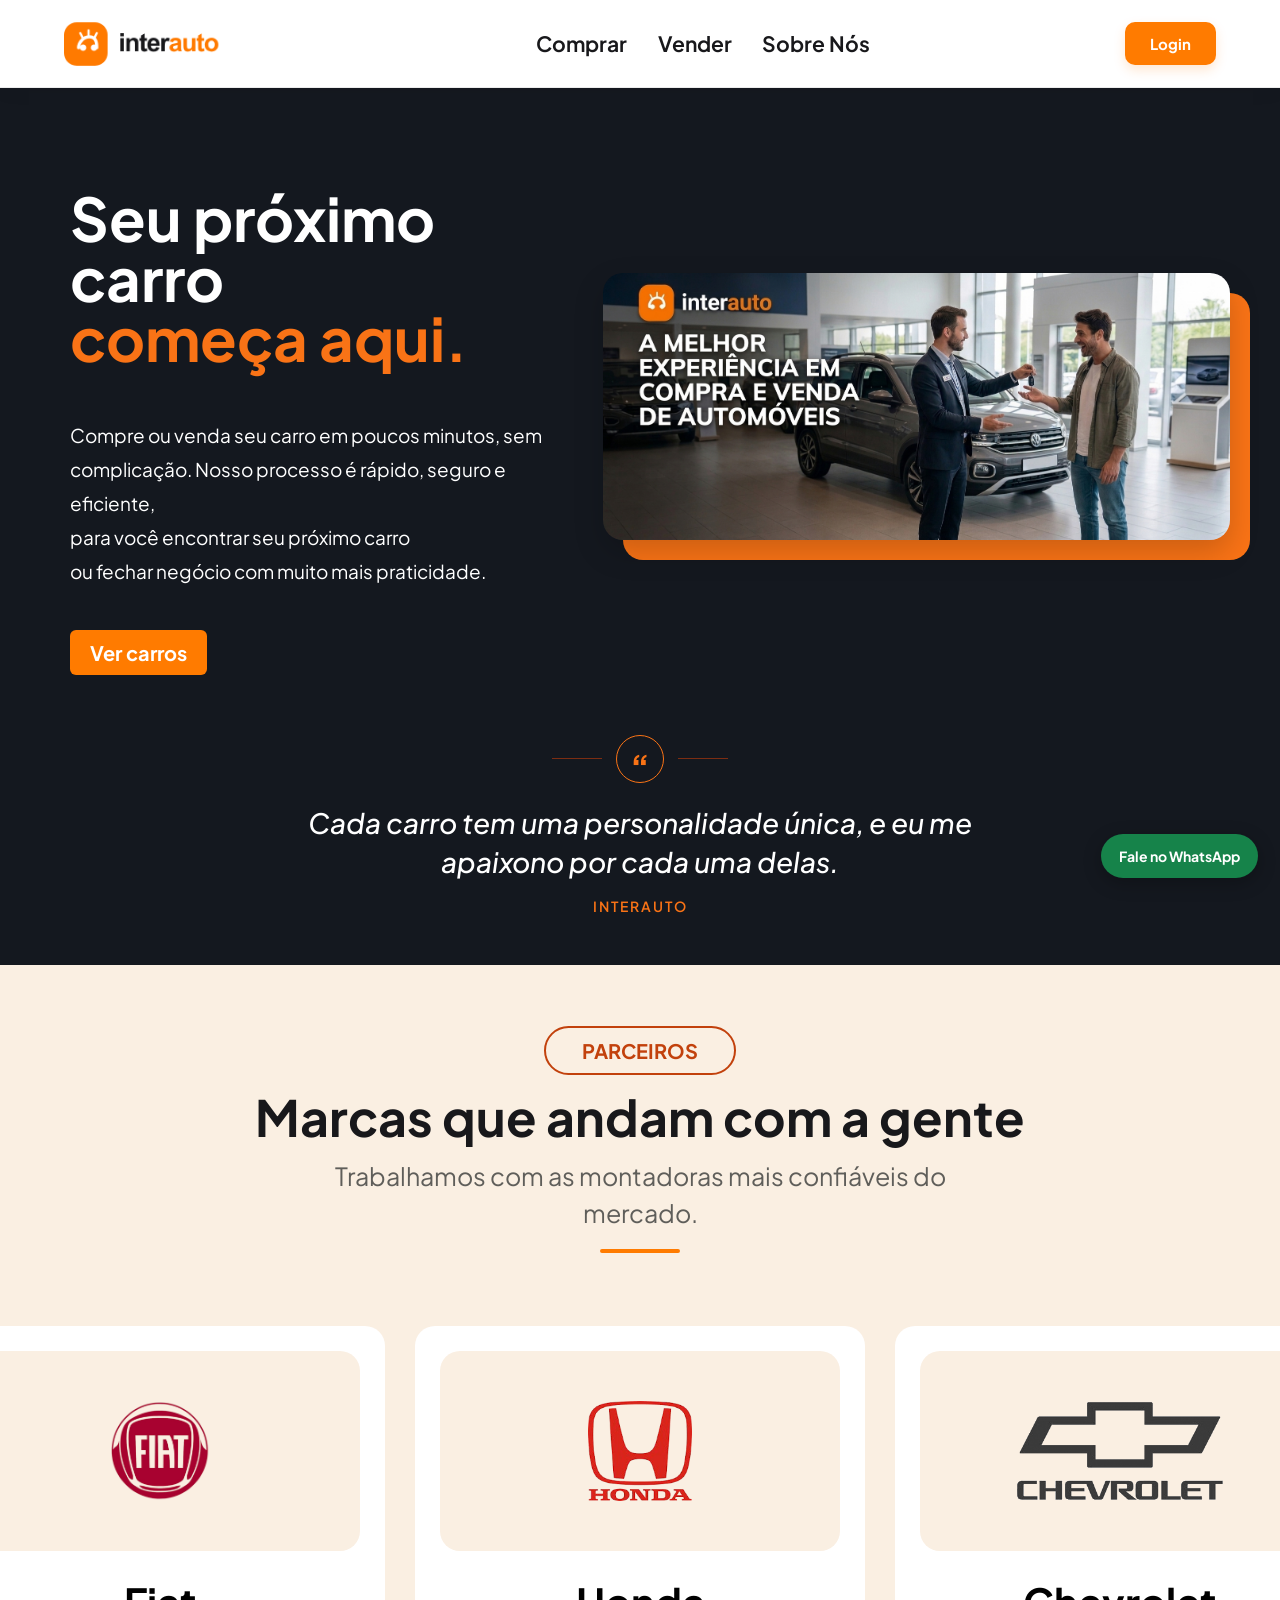
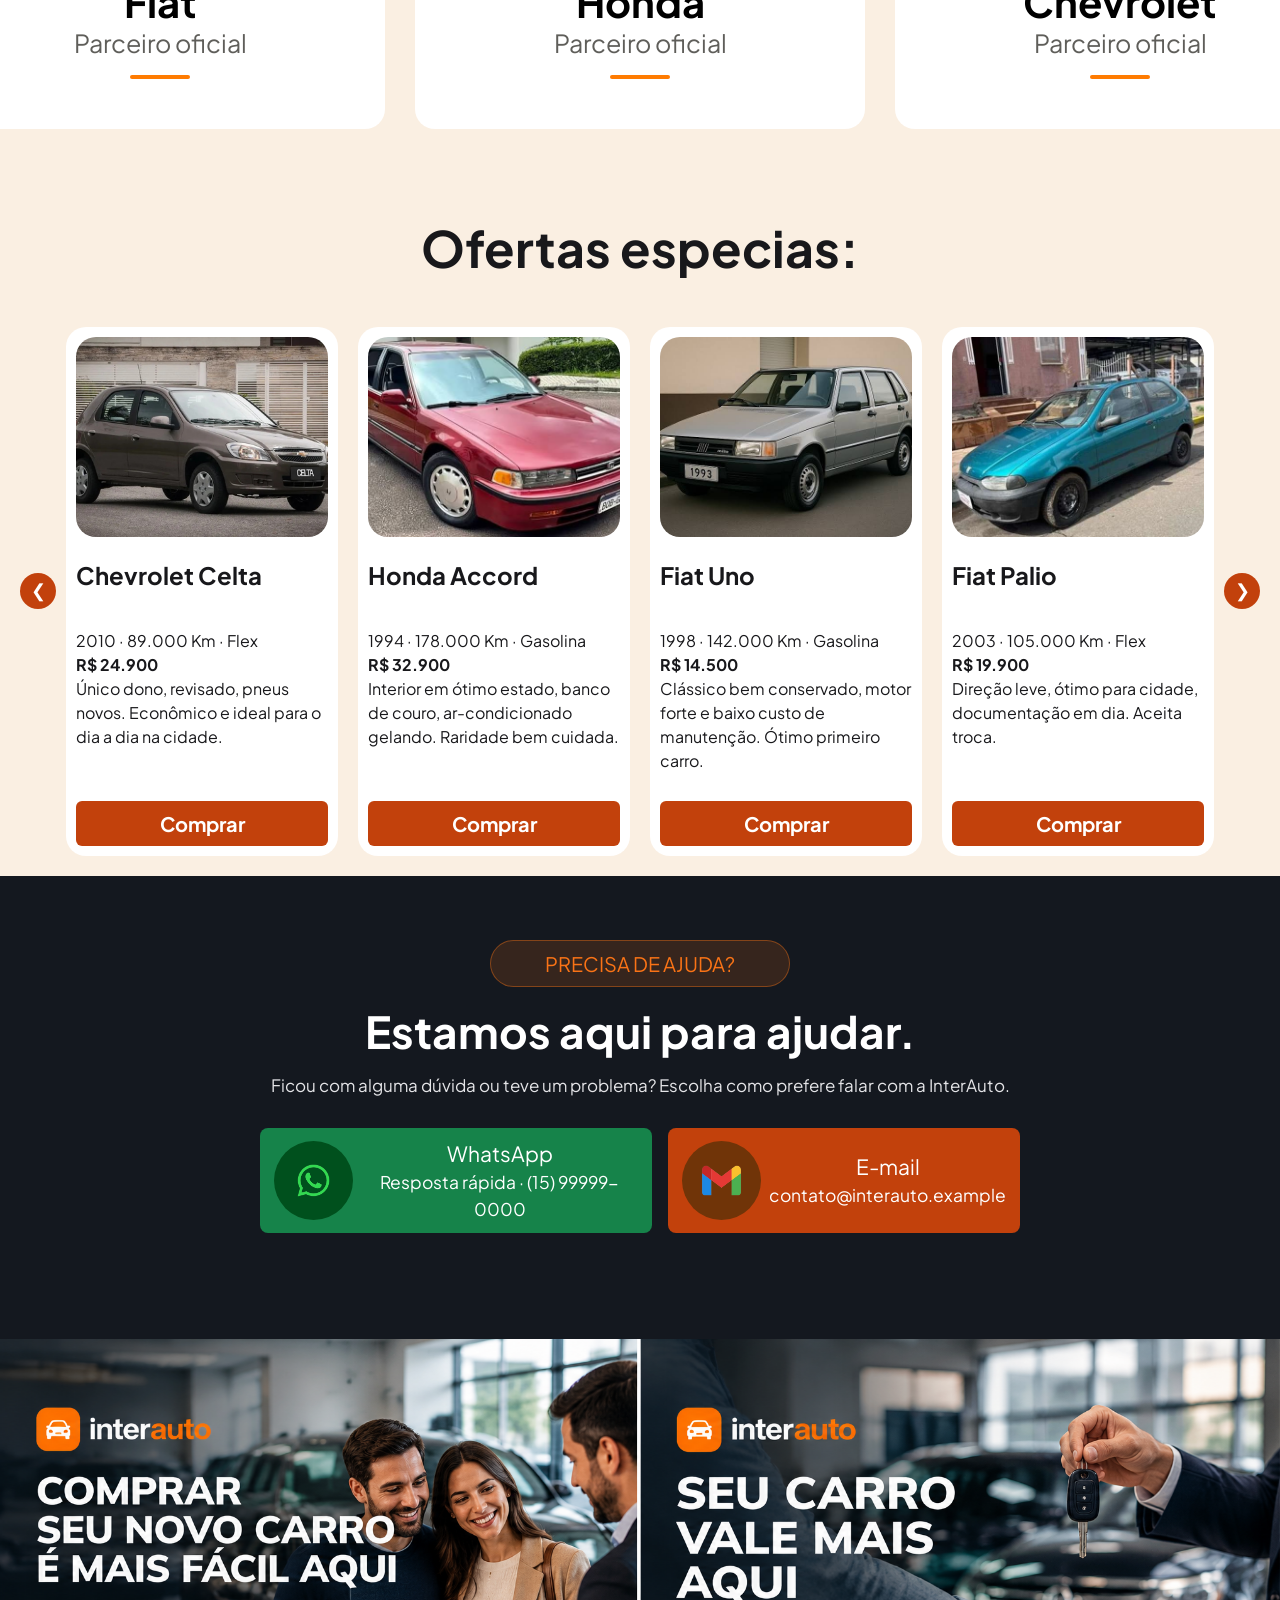
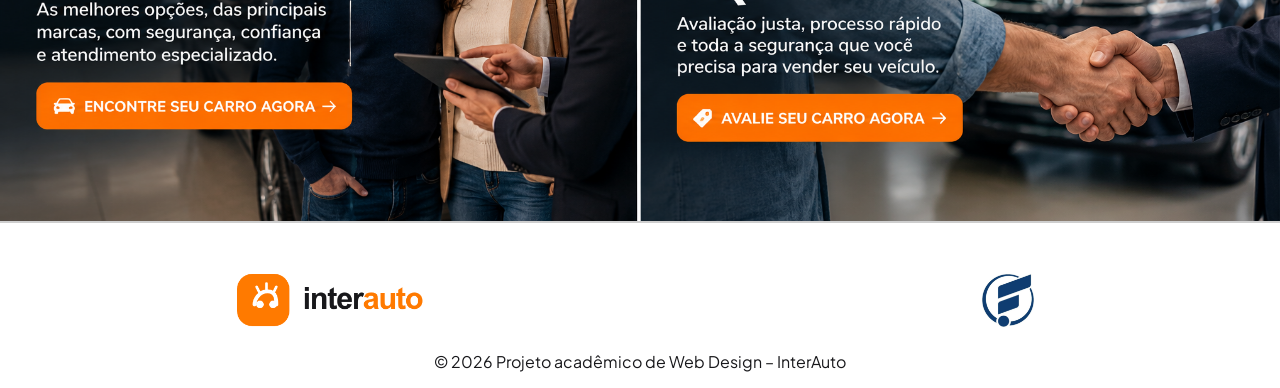
==== index.html @ 1cee03df "0.1.1 - arrumando contato" ====
<!DOCTYPE html>
<html lang="pt-br">
    <head>
        <title>InterAuto</title>
        <meta charset="utf-8">
        <link rel="preconnect" href="https://fonts.googleapis.com">
        <link rel="preconnect" href="https://fonts.gstatic.com" crossorigin>
        <link href="https://fonts.googleapis.com/css2?family=Plus+Jakarta+Sans:ital,wght@0,200..800;1,200..800&display=swap" rel="stylesheet">
        <link rel="stylesheet" href="css/style.css">
        <link rel="icon" type="image/png" href="images/telas/favicon.png">
    </head>
    <body>
        <header>
                 <a href="index.html" class="logo">
                    <img src="images/telas/logo_interauto.png" alt="Interauto">
                </a>
            <nav>
                <h1>
                <a href="pages/comprar.html">Comprar</a>
                <a href="pages/vender.html">Vender</a>
                <a href="pages/sobre.html">Sobre Nós</a>
                </h1>
            </nav>
            <a href="pages/login.html">
                 <button>Login</button>
            </a>
        </header>
        <section class="capa">
            <div class="capa-texto">
                <div>
                    <p><h1>Seu próximo carro<br><strong>começa aqui.</strong></h1></p>
                    <p>Compre ou venda seu carro em poucos minutos, sem complicação. Nosso processo é rápido, seguro e eficiente,<br> para você encontrar seu próximo carro <br>ou fechar negócio com muito mais praticidade.</p>
                    <a href="./pages/comprar.html">
                        <br>  
                        <button>Ver carros</button>
                    </a>
                </div>
                <div class="capa-imagem">
                    <img src="images/telas/Imagem_capa.jpg" alt="Capa da Interauto">
                </div>
            </div>
            <div class="frase">
                 <div class="frase-icone">
                    <span class="frase-linha"></span>
                    <span class="frase-aspas">“</span>
                    <span class="frase-linha"></span>
                </div>
                <p>Cada carro tem uma personalidade única, e eu me apaixono por cada uma delas.</p>
                <span class="frase-autor">INTERAUTO</span>
            </div>
        </section>
        <section class="parceiros">
            <br>
            <article class="titulo">
                <h1 id="parceria">PARCEIROS</h1>
                <p class="destaque">Marcas que andam com a gente</p>
                <p class="subdestaque">Trabalhamos com as montadoras mais confiáveis do <br>mercado.</p>
            </article>
            <br>
            <article class="texto">
                <div>
                    <img src="images/banners/Logo_Fiat.png" alt="">
                    <p><strong>Fiat</strong>
                    <br>Parceiro oficial</p>
                </div>
                <div>
                    <img src="images/banners/Logo_Honda.png" alt="">
                    <p><strong>Honda</strong>
                    <br>Parceiro oficial</p>
                </div>
                <div>
                    <img src="images/banners/Logo_Chevrolet.png" alt="">
                    <p><strong>Chevrolet</strong>
                    <br>Parceiro oficial</p>
                </div>
            </article>
         </section>
        <section class="ofertas-carros">
            <h1 id="ofertas">Ofertas especias:</h1>
            <div class="carrossel-container">

                <button class="seta-carrossel"
                        onclick="passarCarros(-1)">
                    &#10094;
                </button>
            
                <div class="carros" id="carros">

                <article class="card">
                     <img src="images/carros/Chevrolet_Celta.jpg" alt="Carro" height="250">
                    <h2>Chevrolet Celta</h2>
                    <p>2010 · 89.000 Km · Flex<br>
                        <strong>R$ 24.900<br></strong>
                        Único dono, revisado, pneus novos. Econômico e ideal para o dia a dia na cidade.
                    </p>
                    <button>Comprar</button>
                </article>
                <article class="card">
                    <img src="images/carros/Honda_Accord.jpg" alt="Carro">
                    <h2>Honda Accord</h2>
                    <p>1994 · 178.000 Km · Gasolina<br>
                      <strong> R$ 32.900<br></strong>
                        Interior em ótimo estado, banco de couro, ar-condicionado gelando. Raridade bem cuidada.</p>
                    <button>Comprar</button>
                </article>

                <article class="card">
                    <img src="images/carros/Fiat_Uno.jpg" alt="Carro">
                    <h2>Fiat Uno</h2>
                    <p>1998 · 142.000 Km · Gasolina<br>
                       <strong>R$ 14.500<br></strong> 
                        Clássico bem conservado, motor forte e baixo custo de manutenção. Ótimo primeiro carro.
                    </p>
                    <button>Comprar</button>
                </article>

                <article class="card">
                    <img src="images/carros/Fiat_Palio.jpg" alt="Carro" >
                    <h2>Fiat Palio</h2>
                    <p>2003 · 105.000 Km · Flex<br>
                      <strong> R$ 19.900<br></strong>
                        Direção leve, ótimo para cidade, documentação em dia. Aceita troca.
                    </p>
                    <button>Comprar</button>
                </article>
                <article class="card">
                    <img src="images/carros/Honda_Skyline.jpg" alt="Carro">
                    <h2>Nissan Skyline</h2>
                    <p>1999 · 84.000 Km · Gasolina<br>
                        <strong>R$ 389.900<br></strong>
                        Esportivo japonês raro, motor original, pintura preservada e documentação completa. Para colecionador.
                    </p>
                    <button>Comprar</button>
                </article>

                <article class="card">
                    <img src="images/carros/Chevrolet_Astra_Sedan.jpg" alt="Carro">
                    <h2>Chevrolet Astra Sedan</h2>
                    <p>2008 · 121.000 Km · Flex<br>
                        <strong>R$ 27.900<br></strong>
                        Ar-condicionado, direção hidráulica e vidros elétricos. Revisões em dia e pneus novos.
                    </p>
                    <button>Comprar</button>
                </article>

                <article class="card">
                    <img src="images/carros/Chevrolet_Astra_Hatch.jpg" alt="Carro">
                    <h2>Chevrolet Astra Hatch</h2>
                    <p>2011 · 98.000 Km · Flex<br>
                        <strong>R$ 34.900<br></strong>
                        Segundo dono, central multimídia, rodas de liga leve e ótimo conforto para viagens.
                    </p>
                    <button>Comprar</button>
                </article>

                <article class="card">
                    <img src="images/carros/Fiat_Uno_Turbo.jpg" alt="Carro">
                    <h2>Fiat Uno Turbo</h2>
                    <p>1994 · 118.000 Km · Gasolina<br>
                        <strong>R$ 59.900<br></strong>
                        Lendário 1.4 turbo, original de fábrica, funcionamento perfeito. Item de colecionador.
                    </p>
                    <button>Comprar</button>
                </article>

                <article class="card">
                    <img src="images/carros/Honda_HRV.jpg" alt="Carro">
                    <h2>Honda HR-V</h2>
                    <p>2019 · 62.000 Km · Flex<br>
                        <strong>R$ 98.900<br></strong>
                        Câmbio automático CVT, câmera de ré, banco de couro e revisões feitas na concessionária.
                    </p>
                    <button>Comprar</button>
                </article>

                <article class="card">
                    <img src="images/carros/Fiat_Mobi.jpg" alt="Carro">
                    <h2>Fiat Mobi</h2>
                    <p>2021 · 38.000 Km · Flex<br>
                        <strong>R$ 52.900<br></strong>
                        Único dono, compacto e econômico, ideal para o trânsito da cidade. Ainda com garantia de fábrica.
                    </p>
                    <button>Comprar</button>
                </article>
            </div>

            <button class="seta-carrossel"
                    onclick="passarCarros(1)">
                &#10095;
            </button>
        
        </div>
        </section>
        <section class="contato" id="contato" aria-labelledby="contato-titulo">
            <div class="contato-conteudo">
                <p class="contato-etiqueta">PRECISA DE AJUDA?</p>
                <h2 id="contato-titulo">Estamos aqui para ajudar.</h2>
                <p>Ficou com alguma dúvida ou teve um problema? Escolha como prefere falar com a InterAuto.</p>
                <div class="contato-opcoes">
                    <!-- Botão WhatsApp -->
                        <a href="#" class="contato-whatsapp">
                            <img src="images/telas/Whastsapp_logo.png" alt="Ícone do WhatsApp"> 
                            <span>WhatsApp <br><small>Resposta rápida · (15) 99999-0000</small></span>
                        </a>

                        <!-- Botão E-mail -->
                        <a href="mailto:contato@interauto.example" class="contato-email">
                            <img src="images/telas/Email_logo.png" alt="Ícone de e-mail">
                            <span>E-mail <br><small>contato@interauto.example</small></span>
                        </a>
                </div>
            </div>
            <br><br>
        </section>
        <div class="imagens">
            <a href="pages/comprar.html">
                <img id="img1" src="images/banners/interauto_comprar.png" alt="Carro">
            </a>
            <a href="pages/vender.html">
                <img id="img2" src="images/banners/interauto_vender.png" alt="Carro">
            </a>
        </div>
            <footer id="rodape">
                <br><br>
                <div>
                    <img src="images/telas/logo_interauto.png" alt="Interauto">
                    <img src="images/telas/logo_facens.jpg" alt="Facens">
                </div>
                <div>
                    <p style="text-align: center;">© 2026 Projeto acadêmico de Web Design – InterAuto</p>
                 </div>
            </footer>
            <a class="contato-atalho"
               href="https://wa.me/5515999990000?text=Ol%C3%A1%2C%20preciso%20de%20ajuda%20com%20a%20InterAuto."
               target="_blank" rel="noopener noreferrer" aria-label="Falar com a InterAuto pelo WhatsApp">
                Fale no WhatsApp
            </a>
    
                <script src="js/script.js"></script>
        <script src="js/lojas.js"></script>
        <script>
            /* Liga cada botão "Comprar" da home ao carro correspondente da lista CARROS */
            document.querySelectorAll("#carros .card").forEach(card => {
                const nome = card.querySelector("h2").textContent.trim();
                const ano = parseInt(card.querySelector("p").firstChild.textContent);
                const carro = CARROS.find(c => `${c.marca} ${c.modelo}` === nome && c.ano === ano);
                if (!carro) return;

                card.querySelector("button").addEventListener("click", () => {
                    location.href = "pages/comprar.html?carro=" + carro.id;
                });
            });
        </script>

    </body>

</html>
---- css/style.css ----
body{
    margin: 0;
    font-family: "Plus Jakarta Sans", sans-serif;
    color: #18181B;
}
header{
    display: flex;
    justify-content: space-around;
    align-items: center;
    border: 10px solid rgba(255, 253, 253, 0.116);
    border-bottom: 2px solid rgba(0, 0, 0, 0.192);
    text-align: justify;
 }
 button{
   transition: transform 0.2s ease, box-shadow 0.2s ease, background-color 0.2s ease;
}

 button:hover {
    transform: translateY(-4px);
}
button:active {
    transform: translateY(-1px);
}
 header button{
    background-color: rgb(255, 123, 0);
    color: white;
    font-weight: bold;
    border: none;
    padding: 10px 20px;
    cursor: pointer;
    border-radius: 6px;
    font-family: "Plus Jakarta Sans", sans-serif;
 }
 .logo img {
    height: 70px;      
    width: auto;       
    display: block;
}

.logo {
    display: flex;
    align-items: center;
}
a {
  text-decoration: none;
  color: inherit; 
}
.capa{
   display: flex;
   flex-direction: column;
   row-gap: 60px;
   justify-content: center;
   padding: 50px;
   text-align: center;
   background-color: #14181F;
   align-items: center;
}
.capa h1 {
font-size: 60px;
padding-left: 20px;
color: #ffffff;
font-weight: bold;
line-height: 1;
}
.capa h2 {
align-self: center;
background-color: #fff4e8;
}
.capa-texto {
display: grid;
grid-template-columns: 0.9fr 1.1fr;
column-gap: 40px;
align-items: center;
width: 100%;
text-align: left;
}

.capa-texto p {
font-size: 19px;
line-height: 1.8;
color: #ffffff;
margin-bottom: 20px;
max-width: 620px;
padding-left: 20px;
}

.capa-texto strong {
color: #f97316;
font-weight: bold;
}

.capa-imagem {
position: relative;
}
.capa-imagem::before {
  content: "";
  position: absolute;
  top: 20px;
  right: -20px;
  width: 100%;
  height: 100%;
  background-color: #f97316;
  border-radius: 20px;
  z-index: 0;
}

.capa-texto img {
position: relative;
z-index: 1;
width: 100%;
height: auto;         
object-fit: contain;
display: block;
border-radius: 20px;
box-shadow: 0 12px 30px rgba(0, 0, 0, 0.18);
}

.capa-texto button{
   background-color: rgb(255, 123, 0);
   color: white;
   font-weight: bold;
   border: none;
   font-size: 20px;
   border-radius: 6px;
   font-family: "Plus Jakarta Sans", sans-serif;
   padding: 10px 20px;
   box-sizing: border-box; 
   margin-left: 20px;
 }
.frase {
    display: flex;
    flex-direction: column;
    align-items: center;
    width: 100%;
    max-width: 760px;
}

.frase-icone {
    display: flex;
    align-items: center;
    gap: 14px;
    margin-bottom: 20px;
}

.frase-linha {
    width: 50px;
    height: 1px;
    background-color: #7c2d12;
}

.frase-aspas {
    width: 48px;
    height: 48px;
    box-sizing: border-box;
    border: 1px solid #f97316;
    border-radius: 50%;
    color: #f97316;
    font-size: 36px;
    font-weight: bold;
    line-height: 1;
    padding-top: 14px;     
    text-align: center;
}

.frase p {
    margin: 0;
    color: #ffffff;
    font-size: 28px;
    font-weight: 500;
    font-style: italic;
    line-height: 1.4;
    text-align: center;
}

.frase-autor {
    margin-top: 16px;
    color: #f97316;
    font-size: 14px;
    font-weight: 600;
    letter-spacing: 2px;
}

.parceiros{
   flex-direction: column;
   align-items: center;
   display: flex;
   gap: 20px;
   padding: 20px;
   background-color: #faefe2;
}
#parceria{
      font-size: 20px;
      text-align: center;
      border-radius: 40px;
      background-color: #faefe2;
      color: #c2410c;
      border: 2px solid #c2410c;
      width: 25%;
      padding: 10px 20px;
      box-sizing: border-box; 
}
.titulo{
   display: flex;
   flex-direction: column;
   justify-content: center;
   align-items: center;
   text-align: center;
   row-gap: 10px;
}
.titulo h1,.titulo p {
    margin: 0;
}
.destaque{
   font-size: 50px;
   font-weight: bold;
}
.subdestaque{
      color: #5F5E5A;
      width: auto;
      padding-bottom: 12px; 
      font-size: 25px;
      line-height: 1.5;
}
.subdestaque::after {
    content: "";
    display: block;
    width: 80px;                
    height: 4px;
    background-color: #FF7B00;
    border-radius: 2px;
    margin: 16px auto 0;       
}
.texto{
   display: flex;
   flex-direction: row;
   justify-content: space-evenly;
   gap: 30px;   
   font-size: 25px;
   color: #5F5E5A;;
}

.texto p::after {
    content: "";
    display: block;
    width: 60px;                
    height: 4px;
    background-color: #FF7B00;
    border-radius: 2px;
    margin: 16px auto 0;       
}
.texto strong{
   font-size: 40px;
   color: #000000;
   font-weight: none;
}

.parceiros img{
   height: 200px;
   width: 400px;
   object-fit: contain;
   padding: 50px;
   background-color: #faefe2;
   border-radius: 20px;
   box-sizing: border-box;
}
.parceiros div{
   align-items: center;
   text-align: center;
   display: flex;
   flex-direction: column;
   background-color: #ffffff;
   border-radius: 20px;
   padding: 25px;

}
 .ofertas-carros{
    display: grid;
    gap: 0px;
    padding: 20px;
    background-color: rgb(250, 239, 226);
 }
  #ofertas{
    font-size: 50px;
    text-align: center;
    line-height: 1.5;
 }

 .carrossel-container {
   display: flex;
   align-items: center;
   gap: 10px;
   width: 100%;
   max-width: 100%;
   min-width: 0;
   box-sizing: border-box;
}

.carros {
   display: flex;
   gap: 20px;
   overflow-x: auto;
   scroll-behavior: smooth;
   scrollbar-width: none;
   flex: 1;
   min-width: 0;
   width: 0;
   box-sizing: border-box;
}

.carros::-webkit-scrollbar {
   display: none;
}


.carros .card {
   flex: 0 0 calc((100% - 60px) / 4);
   min-width: 0;
   box-sizing: border-box;
}


.carros .card img {
   width: 100%;
   height: 200px;
   object-fit: cover;
}

.seta-carrossel {
   flex-shrink: 0;
   width: 36px;
   height: 36px;
   padding: 0;
   border: none;
   border-radius: 50%;
   background-color: #c2410c;
   color: white;
   font-size: 18px;
   cursor: pointer;
}
.seta-carrossel:hover {
   background-color: #f97316;
}

@media (max-width: 900px) {
   .carros .card {
       flex-basis: calc((100% - 24px) / 2);
   }
}

@media (max-width: 500px) {
   .carros .card {
       flex-basis: 100%;
   }
}

 .card {
    width: 100%;
     box-sizing: border-box; 
    line-height: 1.5;
    display: flex;
    flex-direction: column;
    background-color: #ffffff;
    padding: 10px;
    border-radius: 20px;
        transition: transform 0.3s ease, background-color 0.3s ease;

}
.card:hover {
    transform: scale(1.02);
    background-color: #fffffe;

}
 .card img{
    width: 100%;
    height: 250px;
    object-fit: cover;
    display: block;
    border-radius: 20px;
 }
 .card button{
    width: 100%;
    border: none;
    background-color: #c2410c;
    color: white;
    padding: 10px;
    cursor: pointer;
    border-radius: 6px;
    font-family: "Plus Jakarta Sans", sans-serif;
    font-size: 20px;
   font-weight: bold;
   margin-top: auto;

 }
 .imagens {
    display: flex;
    width: 100%;  
    overflow: hidden;
   background-color: #14181F;
}

.imagens a{
   flex: 1 1 0;             
    min-width: 0;
    display: block;
   background-color: #14181F;

}
.imagens img {
  width: 100%;
  max-width: 100%;
  height: auto;
  display: block;
}


#rodape{
   display: block;
   align-items: center;
   text-align: center;
   border-top: 2px solid rgba(0, 0, 0, 0.192);
}
#rodape div {
   display: flex;
   justify-content: space-around;
   align-items: center;
}
#rodape div img{
  height: 70px;      
    width: auto;       
    display: block;
}
.contato {
   padding: 64px 24px;
   background-color: #14181F;
   color: #ffffff;
   text-align: center;
}

.contato-conteudo {
   max-width: 760px;
   margin: 0 auto;
}

.contato-etiqueta {
    margin: 0 auto 16px;
    font-size: 20px;
    border-radius: 40px;
    background-color: rgba(249, 115, 22, 0.15); /* Laranja da marca com 15% de opacidade */
    color: #f97316; /* Texto laranja mais forte */
    border: 1px solid rgba(249, 115, 22, 0.4); /* Borda laranja */
    width: 300px;
    max-width: 100%;
    padding: 10px 20px;
    box-sizing: border-box;
}

.contato h2 {
   margin: 0 0 12px;
   font-size: clamp(30px, 5vw, 44px);
}

.contato-conteudo > p:not(.contato-etiqueta) {
   margin: 0 auto 28px;
   color: #e4e4e7;
   font-size: 17px;
   line-height: 1.7;
}

.contato-opcoes {
   display: flex;
   justify-content: center;
   gap: 16px;
}
.contato-botao {
   display: flex;
   flex-direction: column;
   align-items: flex-start;
   gap: 5px;
   min-width: 230px;
   padding: 16px 20px;
   border-radius: 12px;
   color: #ffffff;
   text-align: left;
   transition: transform 0.2s ease, background-color 0.2s ease;
}

.contato-botao:hover,
.contato-botao:focus-visible {
   transform: translateY(-3px);
}

.contato-botao span {
   font-size: 18px;
   font-weight: 700;
}

.contato-botao small {
   font-size: 13px;
}

.contato-whatsapp {
    display: flex;
   align-items: center;
   gap: 8px;
   flex-direction: row;
   background-color: #16834a;
   padding: 12px 14px;
   border-radius: 8px;  
   font-size: 21px;
}
.contato-whatsapp img {
   width: 63px;
   height: auto;
   padding: 8px;
   box-sizing: content-box;
   background-color: #00501d; /* Verde do WhatsApp */
   border-radius: 50%;
   color: white;
}
.contato-whatsapp:hover,
.contato-whatsapp:focus-visible {
   background-color: #116c3c;
}

.contato-email {
   display: flex;
   align-items: center;
   gap: 8px;
   flex-direction: row;
   background-color: #c2410c;
   padding: 12px 14px;
   border-radius: 8px;
   font-size: 21px;
}
.contato-email img {
   width: 63px;
   height: auto;
   padding: 8px;
   box-sizing: content-box;
   background-color: #703408; /* Laranja da marca */
   border-radius: 50%;
   color: white;
}
.contato-email:hover,
.contato-email:focus-visible {
   background-color: #a9360a;
}

.contato-aviso {
   display: block;
   margin-top: 18px;
   color: #c4c4c9;
   font-size: 12px;
}

.contato-atalho {
   position: fixed;
   right: 22px;
   bottom: 22px;
   z-index: 10;
   padding: 13px 18px;
   border-radius: 999px;
   background-color: #16834a;
   box-shadow: 0 5px 18px rgba(0, 0, 0, 0.25);
   color: #ffffff;
   font-size: 14px;
   font-weight: 700;
}

.contato-atalho:hover,
.contato-atalho:focus-visible {
   background-color: #116c3c;
}

.sobre{
      display: flex;
      flex-direction: column;
      justify-content: center;
      border: 10px solid rgba(255, 253, 253, 0.116);
      padding: 20px;
      text-align: center;
}
.sobre h1 {
  font-size: 50px;
  padding-left: 20px;
}
.sobre h2 {
  align-self: center;
  background-color: #fff4e8;
}
.sobre-texto {
  display: grid;
  grid-template-columns: 1.3fr 1fr;
   align-items: center;
  width: 100%;
  text-align: left;
  padding-right: 20px;
}

.sobre-texto p {
  font-size: 22px;
  line-height: 1.8;
  color: #000000;
  margin-bottom: 20px;
  max-width: 620px;
  padding-left: 20px;
}

.sobre-texto strong {
  color: #f97316;
  font-weight: 600;
}

.sobre-imagem {
  position: relative;
}

.sobre-imagem::before {
  content: "";
  position: absolute;
  top: 20px;
  right: -20px;
  width: 100%;
  height: 100%;
  background-color: #fdac60;
  border-radius: 20px;
  z-index: 0;
}

.sobre-texto img {
  position: relative;
  z-index: 1;
  width: 100%;
  height: 400px;
  object-fit: cover;
  display: block;
  border-radius: 20px;
  box-shadow: 0 12px 30px rgba(0, 0, 0, 0.18);
}
.ideais {
  display: flex;
  flex-direction: column;
  justify-content: center;
  text-align: center;
  background-color: #fff4e8;
  padding: 20px;
}


.valores {
  display: flex;
  flex-direction: row;
  justify-content: space-between;
  text-align: center;
  font-size: 20px;
  gap: 64px;
  width: 100%;
}
.valores div{
   flex: 1 1 0;
   padding: 20px;  
}

.valores div img {
  width: 32px;
  height: 32px;
  padding: 16px;
  box-sizing: content-box;
  background-color: #fdac60;
  border-radius: 50%;
  color: white;
}
 
.equipe h1{
   text-align: center;
   padding-bottom: 10px;
  border-bottom: 5px solid #FF7B00;
}
.equipe {
   display: flex;
   flex-direction: column;
   justify-content: center;
   border: 10px solid rgba(255, 253, 253, 0.116);
  padding: 20px;
   text-align: center;
   gap: 60px;
 }

 .equipe1{
   display: flex;
  flex-direction: row;
  justify-content: space-between;
  text-align: center;
  font-size: 20px;
  gap: 64px;

 }

 .equipe1 div, .equipe2 div {
   width: 400px;
   background-color: #fff4e8;
   border: 1px solid #fde0c2;
   padding: 20px;
   border-radius: 20px;   
 }
 .equipe1 div img, .equipe2 div img {
  width: 32px;
  height: 32px;
  padding: 16px;
  box-sizing: content-box;
  background-color: #fdac60;
  border-radius: 50%;
  color: white;
}
 
.equipe2{
    display: flex;
  flex-direction: row;
  justify-content: space-evenly;
  text-align: center;
  font-size: 20px;
  gap: 64px;
}

.login-container{
   display: flex;
   justify-content: center;
   align-items: center;
   min-height: 80vh;   
   padding: 20px 0;    

}

.login{
   display: flex;
   border: 1px solid black;
   padding: 40px 50px;
   border-radius: 30px;
   justify-content: center;
   align-items: center;
   background-color: #fff;
   font-family: "Plus Jakarta Sans", sans-serif;
}

.login form{
   display: flex;
   justify-content: center;
   align-items: center;
   flex-direction: column;
   gap: 30px;
}

.input-container input{
   width: 300px;
   height: 50px;
   outline: none;
   padding: 0 10px;
}

.login button{
   width: 300px;
   height: 50px;
   border: none;
   background-color: rgb(255, 123, 0);
   color: white;
   font-weight: bold;
   border-radius: 6px;
   font-size: 15px;
}

.remember-forgot{
   font-size: 12px;
   display: flex;
   align-items: center;
   justify-content: space-between;
   width: 300px;
}

/* ===== Cabeçalho modernizado InterAuto ===== */
header {
    box-sizing: border-box;
    min-height: 88px;
    padding: 10px clamp(20px, 5vw, 76px);
    display: flex;
    justify-content: space-between;
    align-items: center;
    gap: 28px;
    background: #ffffff;
    border: 0;
    border-bottom: 1px solid #ececec;
    box-shadow: 0 4px 18px rgba(24, 24, 27, 0.045);
    text-align: initial;
    position: relative;
    z-index: 10;
}

header .logo {
    flex: 0 0 auto;
}

header .logo img {
    height: 58px;
    width: auto;
    display: block;
}

header nav {
    margin-left: auto;
    margin-right: auto;
}

header nav h1 {
    display: flex;
    align-items: center;
    gap: clamp(18px, 2.4vw, 38px);
    margin: 0;
    font-size: clamp(17px, 1.65vw, 27px);
    line-height: 1.2;
    font-weight: 650;
    white-space: nowrap;
}

header nav a {
    position: relative;
    padding: 10px 0;
    color: #18181b;
    transition: color 0.2s ease;
}

header nav a::after {
    content: "";
    position: absolute;
    left: 0;
    bottom: 2px;
    width: 0;
    height: 3px;
    border-radius: 3px;
    background: #ff7b00;
    transition: width 0.2s ease;
}

header nav a:hover,
header nav a:focus-visible {
    color: #c2410c;
}

header nav a:hover::after,
header nav a:focus-visible::after {
    width: 100%;
}

header > a:last-child button {
    border-radius: 10px;
    padding: 12px 25px;
    font-size: 15px;
    box-shadow: 0 5px 12px rgba(255, 123, 0, 0.18);
    white-space: nowrap;
}

header > a:last-child button:hover {
    background-color: #e96e00;
    box-shadow: 0 8px 16px rgba(255, 123, 0, 0.24);
}

@media (max-width: 760px) {
    .contato-opcoes {
        flex-direction: column;
        align-items: stretch;
        max-width: 360px;
        margin: 0 auto;
    }

    .contato-botao {
        box-sizing: border-box;
        min-width: 0;
    }

    .contato-atalho {
        right: 14px;
        bottom: 14px;
    }

    header {
        min-height: auto;
        padding: 14px 18px;
        gap: 14px;
        flex-wrap: wrap;
    }

    header .logo img {
        height: 48px;
    }

    header nav {
        order: 3;
        width: 100%;
        margin: 0;
    }

    header nav h1 {
        justify-content: center;
        gap: clamp(14px, 5vw, 30px);
        font-size: clamp(15px, 3.5vw, 19px);
    }

    header > a:last-child {
        margin-left: auto;
    }

    header > a:last-child button {
        padding: 10px 18px;
    }
}

@media (max-width: 380px) {
    header nav h1 {
        gap: 12px;
        font-size: 14px;
    }
}
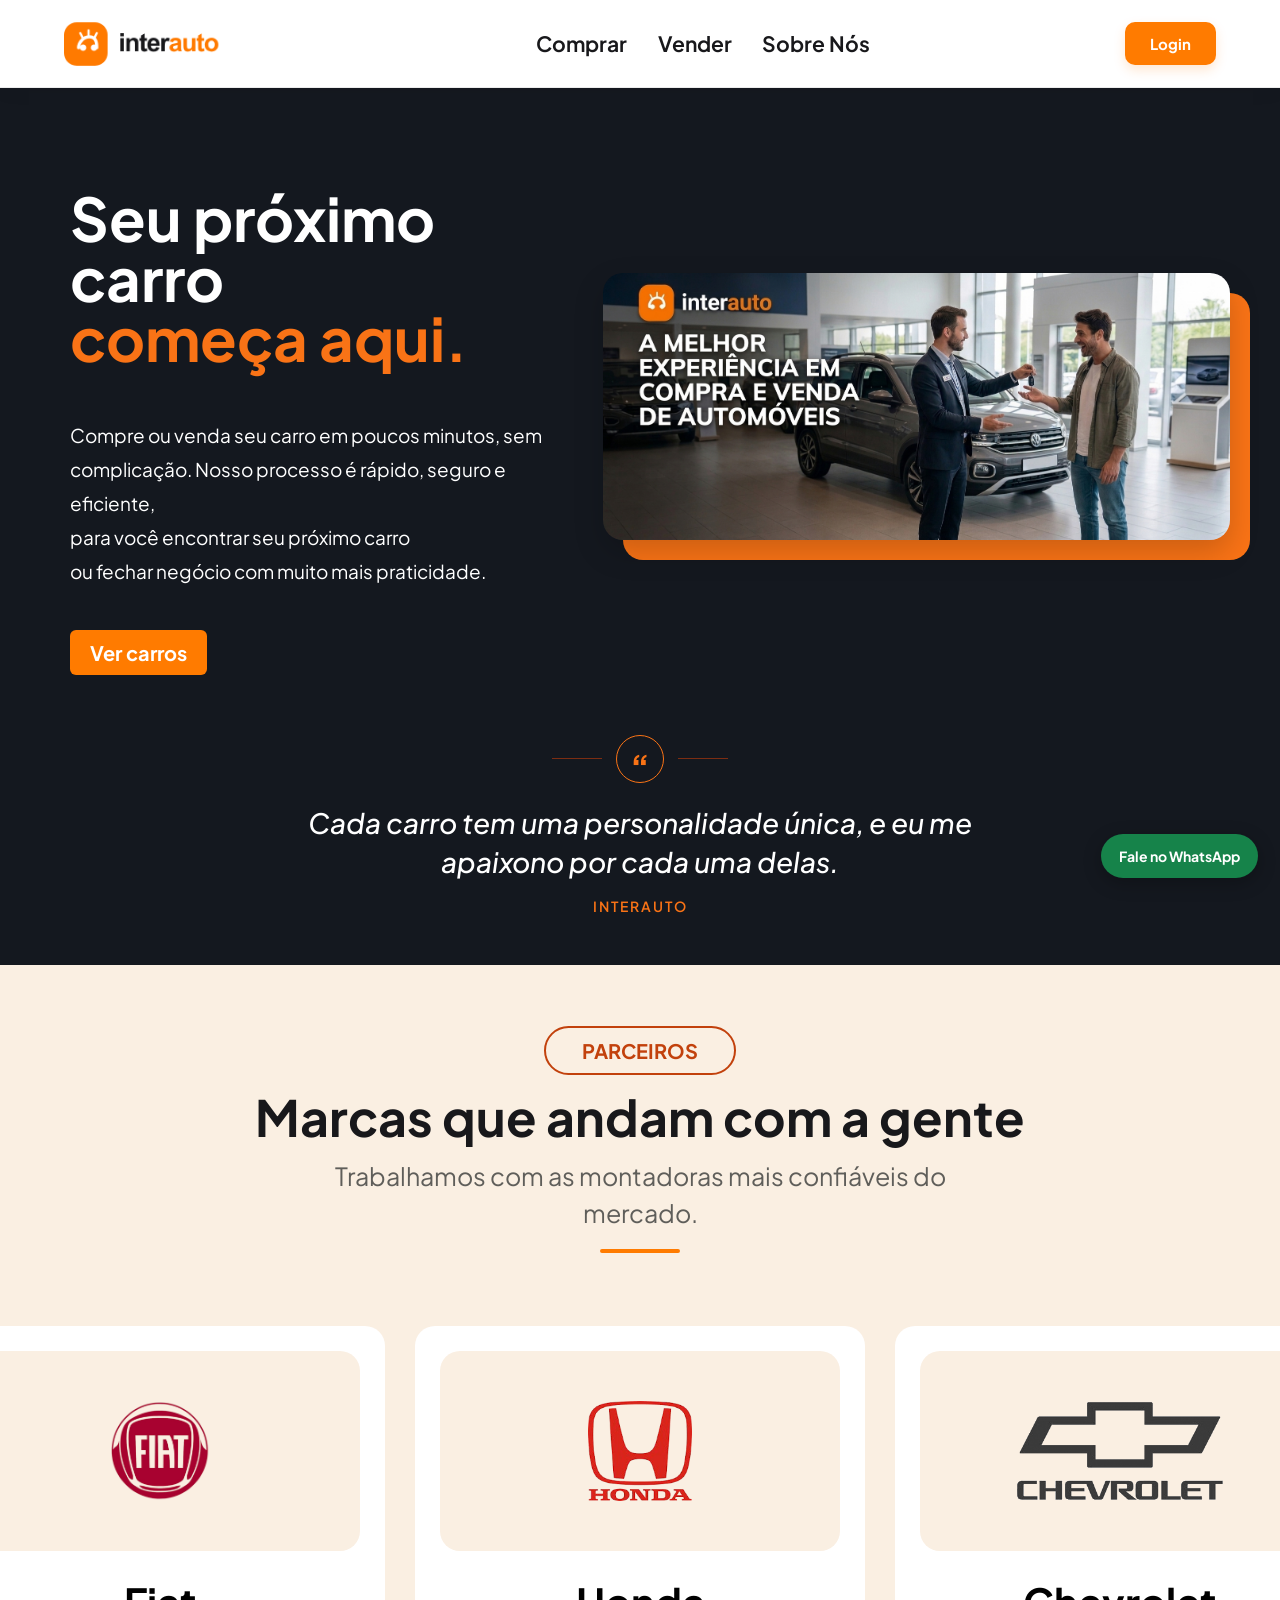
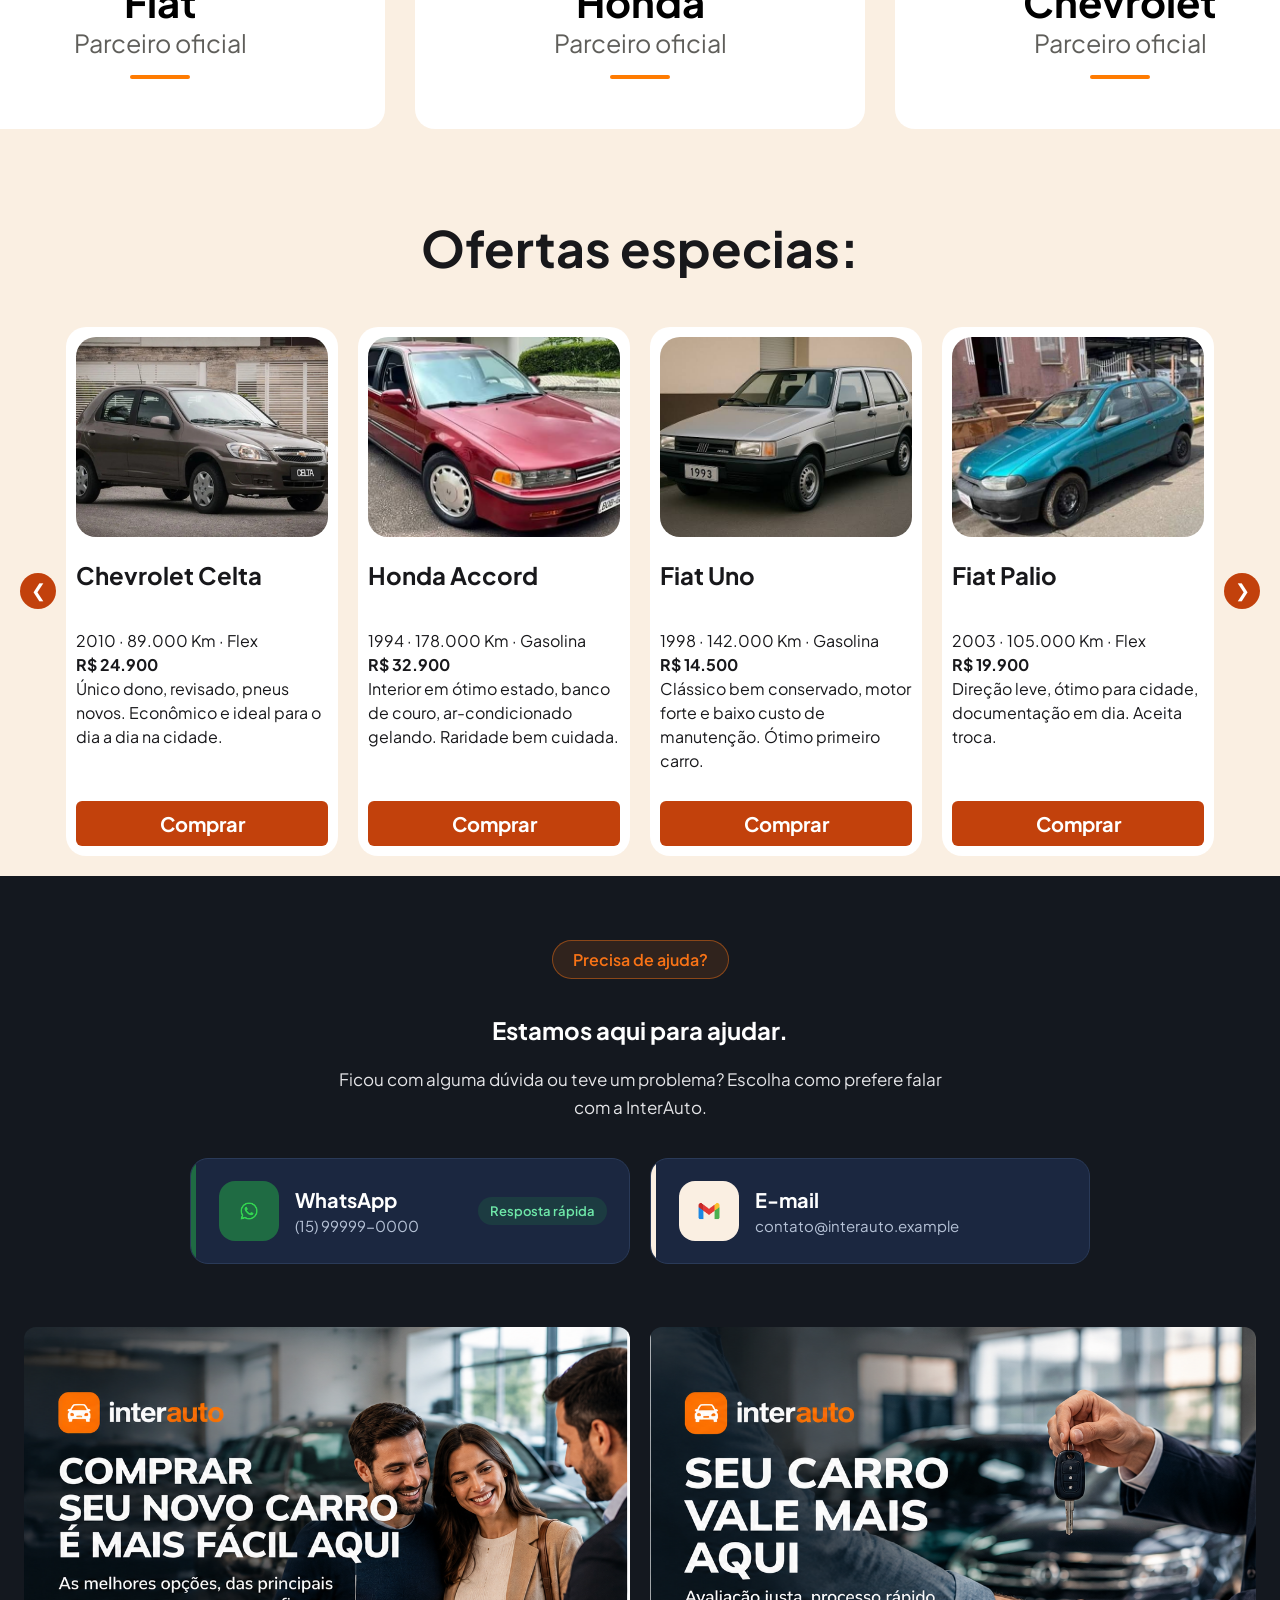
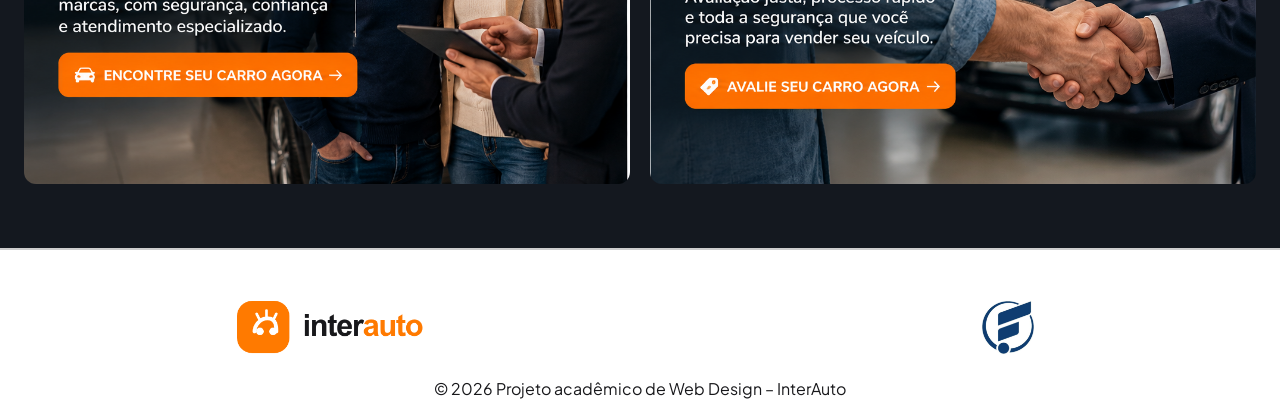
==== commit dd551b81: "0.1.2 - ajustes no contato" ====
--- a/index.html
+++ b/index.html
@@ -193,26 +193,31 @@
         </section>
         <section class="contato" id="contato" aria-labelledby="contato-titulo">
             <div class="contato-conteudo">
-                <p class="contato-etiqueta">PRECISA DE AJUDA?</p>
+                <p class="contato-etiqueta">Precisa de ajuda?</p>
                 <h2 id="contato-titulo">Estamos aqui para ajudar.</h2>
                 <p>Ficou com alguma dúvida ou teve um problema? Escolha como prefere falar com a InterAuto.</p>
+
                 <div class="contato-opcoes">
-                    <!-- Botão WhatsApp -->
-                        <a href="#" class="contato-whatsapp">
-                            <img src="images/telas/Whastsapp_logo.png" alt="Ícone do WhatsApp"> 
-                            <span>WhatsApp <br><small>Resposta rápida · (15) 99999-0000</small></span>
-                        </a>
-
-                        <!-- Botão E-mail -->
-                        <a href="mailto:contato@interauto.example" class="contato-email">
-                            <img src="images/telas/Email_logo.png" alt="Ícone de e-mail">
-                            <span>E-mail <br><small>contato@interauto.example</small></span>
-                        </a>
-                </div>
-            </div>
-            <br><br>
-        </section>
-        <div class="imagens">
+                    <a href="https://wa.me/5515999990000" target="_blank" rel="noopener noreferrer" class="contato-whatsapp">
+                        <img src="images/telas/Whastsapp_logo.png" alt="Ícone do WhatsApp">
+                        <span class="canal-texto">
+                            <strong>WhatsApp</strong>
+                            <small>(15) 99999-0000</small>
+                        </span>
+                        <em class="canal-tag">Resposta rápida</em>
+                    </a>
+
+                    <a href="mailto:contato@interauto.example" class="contato-email">
+                        <img src="images/telas/Email_logo.png" alt="Ícone de e-mail">
+                        <span class="canal-texto">
+                            <strong>E-mail</strong>
+                            <small>contato@interauto.example</small>
+                        </span>
+                    </a>
+                </div>
+            </div>
+            <br><br><br>
+            <div class="imagens">
             <a href="pages/comprar.html">
                 <img id="img1" src="images/banners/interauto_comprar.png" alt="Carro">
             </a>
@@ -220,6 +225,7 @@
                 <img id="img2" src="images/banners/interauto_vender.png" alt="Carro">
             </a>
         </div>
+        </section>
             <footer id="rodape">
                 <br><br>
                 <div>
--- a/css/style.css
+++ b/css/style.css
@@ -396,6 +396,7 @@
     width: 100%;  
     overflow: hidden;
    background-color: #14181F;
+   gap: 20px;
 }
 
 .imagens a{
@@ -410,6 +411,7 @@
   max-width: 100%;
   height: auto;
   display: block;
+  border-radius: 12px;
 }
 
 
@@ -437,115 +439,112 @@
 }
 
 .contato-conteudo {
-   max-width: 760px;
+   max-width: 900px;
    margin: 0 auto;
 }
 
-.contato-etiqueta {
-    margin: 0 auto 16px;
-    font-size: 20px;
-    border-radius: 40px;
-    background-color: rgba(249, 115, 22, 0.15); /* Laranja da marca com 15% de opacidade */
-    color: #f97316; /* Texto laranja mais forte */
-    border: 1px solid rgba(249, 115, 22, 0.4); /* Borda laranja */
-    width: 300px;
-    max-width: 100%;
-    padding: 10px 20px;
-    box-sizing: border-box;
-}
-
-.contato h2 {
-   margin: 0 0 12px;
-   font-size: clamp(30px, 5vw, 44px);
-}
-
 .contato-conteudo > p:not(.contato-etiqueta) {
-   margin: 0 auto 28px;
+   max-width: 52ch;
+   margin: 0 auto;
    color: #e4e4e7;
    font-size: 17px;
    line-height: 1.7;
 }
 
+.contato-etiqueta {
+   display: inline-block;
+   margin: 0 auto 16px;
+   padding: 8px 20px;
+   border-radius: 999px;
+   background-color: rgba(249, 115, 22, 0.12);
+   border: 1px solid rgba(249, 115, 22, 0.45);
+   color: #f97316;
+   font-size: 16px;
+   font-weight: 600;
+}
+
 .contato-opcoes {
-   display: flex;
-   justify-content: center;
+   display: grid;
+   grid-template-columns: repeat(2, 1fr);
+   gap: 20px;
+   margin-top: 36px;
+   text-align: left;
+}
+
+.contato-whatsapp,
+.contato-email {
+   --cor: #1f6b43;  
+   position: relative;
+   overflow: hidden;
+   display: flex;
+   align-items: center;
    gap: 16px;
-}
-.contato-botao {
-   display: flex;
-   flex-direction: column;
-   align-items: flex-start;
-   gap: 5px;
-   min-width: 230px;
-   padding: 16px 20px;
-   border-radius: 12px;
+   padding: 22px 22px 22px 28px;
+   background-color: #1b2740;
+    border: 1px solid #2a3a58;
+   border-radius: 18px;
    color: #ffffff;
-   text-align: left;
-   transition: transform 0.2s ease, background-color 0.2s ease;
-}
-
-.contato-botao:hover,
-.contato-botao:focus-visible {
-   transform: translateY(-3px);
-}
-
-.contato-botao span {
-   font-size: 18px;
-   font-weight: 700;
-}
-
-.contato-botao small {
-   font-size: 13px;
-}
-
-.contato-whatsapp {
-    display: flex;
-   align-items: center;
-   gap: 8px;
-   flex-direction: row;
-   background-color: #16834a;
-   padding: 12px 14px;
-   border-radius: 8px;  
-   font-size: 21px;
-}
-.contato-whatsapp img {
-   width: 63px;
-   height: auto;
-   padding: 8px;
-   box-sizing: content-box;
-   background-color: #00501d; /* Verde do WhatsApp */
-   border-radius: 50%;
-   color: white;
-}
+   transition: transform 0.2s ease, border-color 0.2s ease;
+}
+
+.contato-email { 
+   --cor: #faefe2;
+ }
+
+.contato-whatsapp::before,
+.contato-email::before {
+   content: "";
+   position: absolute;
+   left: 0;
+   top: 0;
+   bottom: 0;
+   width: 5px;
+   background-color: var(--cor);
+}
+
 .contato-whatsapp:hover,
-.contato-whatsapp:focus-visible {
-   background-color: #116c3c;
-}
-
-.contato-email {
-   display: flex;
-   align-items: center;
-   gap: 8px;
-   flex-direction: row;
-   background-color: #c2410c;
-   padding: 12px 14px;
-   border-radius: 8px;
-   font-size: 21px;
-}
-.contato-email img {
-   width: 63px;
-   height: auto;
-   padding: 8px;
-   box-sizing: content-box;
-   background-color: #703408; /* Laranja da marca */
-   border-radius: 50%;
-   color: white;
-}
+.contato-whatsapp:focus-visible,
 .contato-email:hover,
 .contato-email:focus-visible {
-   background-color: #a9360a;
-}
-
+   transform: translateY(-4px);
+   border-color: var(--cor);
+   outline: none;
+}
+
+.contato-whatsapp img,
+.contato-email img {
+   flex: none;
+   width: 34px;
+   height: 34px;
+   padding: 13px;
+   box-sizing: content-box;
+   background-color: var(--cor);
+   border-radius: 16px;
+}
+
+.canal-texto {
+    display: flex; flex-direction: column; gap: 4px; min-width: 0; 
+   }
+.canal-texto strong {
+    font-size: 20px; 
+}
+.canal-texto small { 
+   font-size: 15px; 
+   color: #b6c2d6; 
+   overflow-wrap: anywhere;
+ }
+
+.canal-tag {
+   margin-left: auto;
+   padding: 6px 12px;
+   border-radius: 999px;
+   background-color: rgba(31, 107, 67, 0.3);
+   color: #6ee7a8;
+   font-size: 13px;
+   font-style: normal;
+   font-weight: 600;
+   white-space: nowrap;
+}
 .contato-aviso {
    display: block;
    margin-top: 18px;
@@ -864,16 +863,11 @@
 
 @media (max-width: 760px) {
     .contato-opcoes {
-        flex-direction: column;
-        align-items: stretch;
-        max-width: 360px;
-        margin: 0 auto;
-    }
-
-    .contato-botao {
-        box-sizing: border-box;
-        min-width: 0;
-    }
+    grid-template-columns: 1fr;
+   }
+   .canal-tag {
+      display: none;
+   }
 
     .contato-atalho {
         right: 14px;
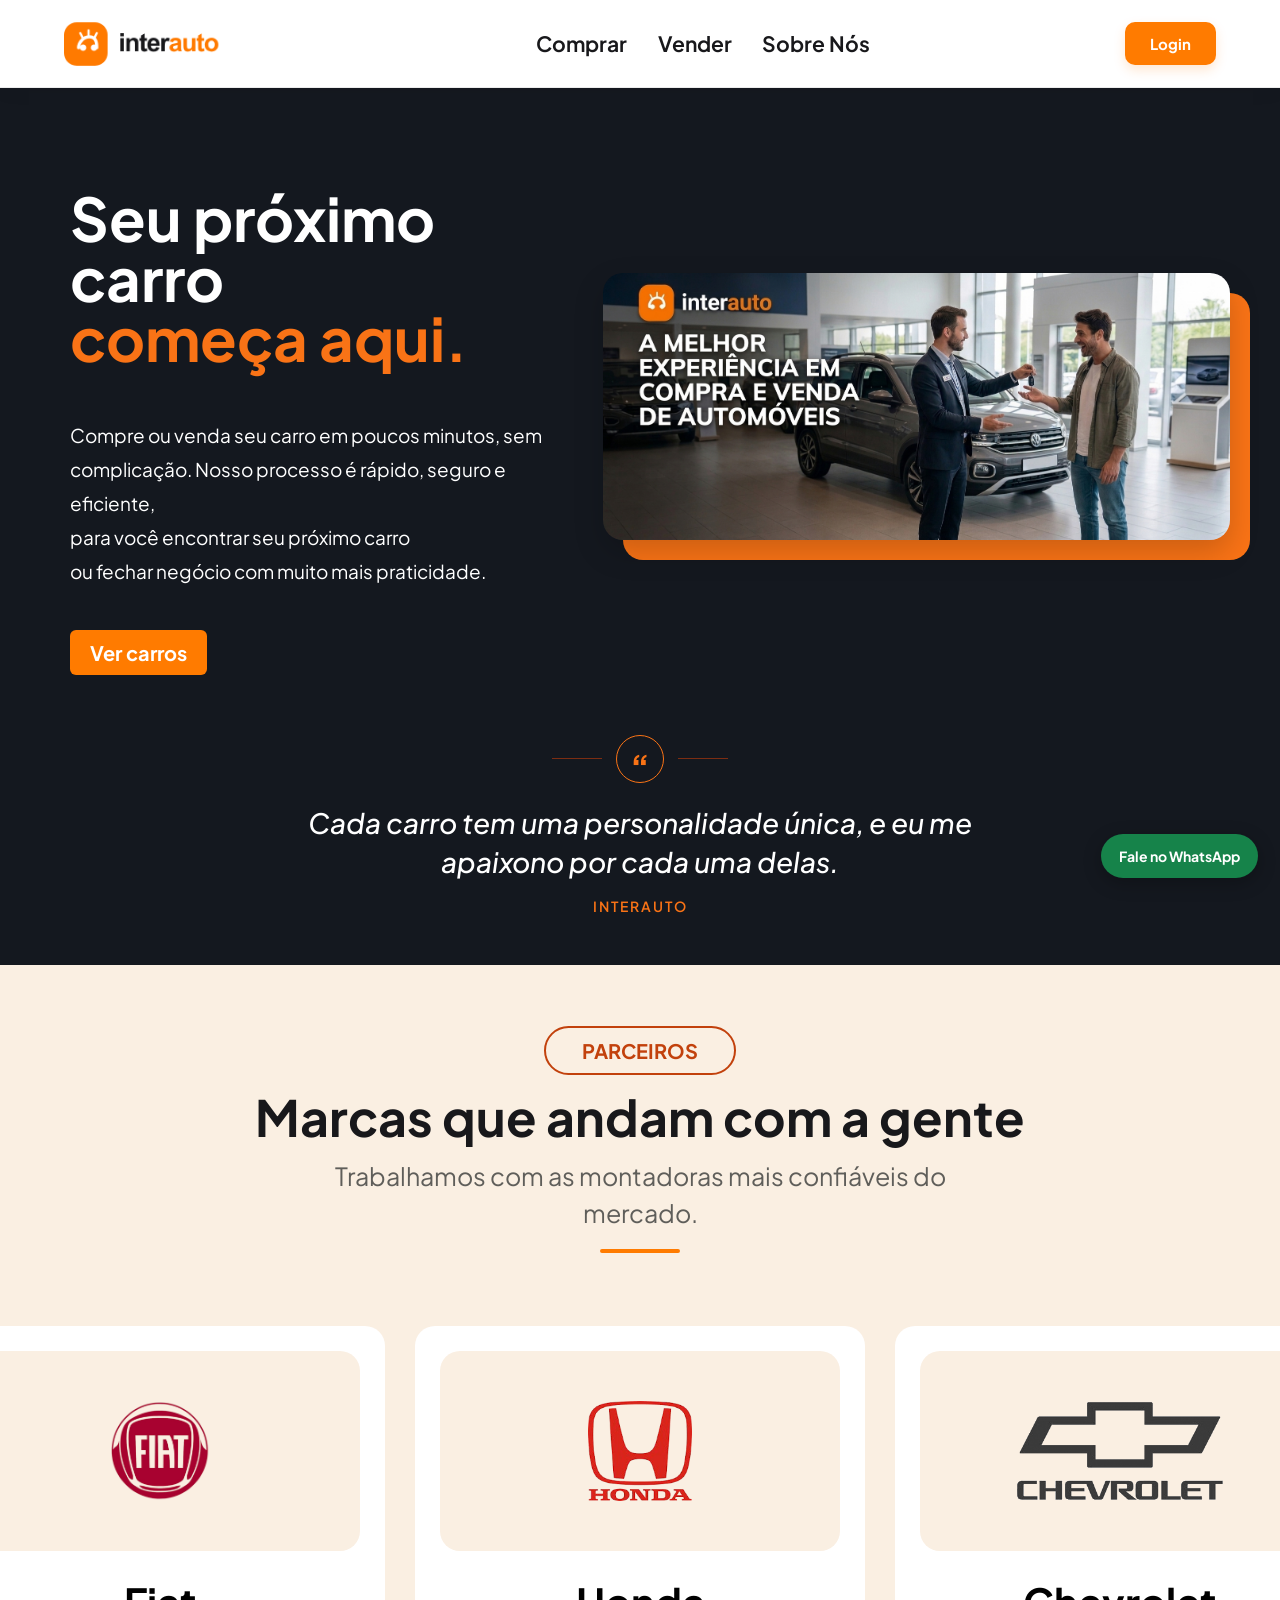
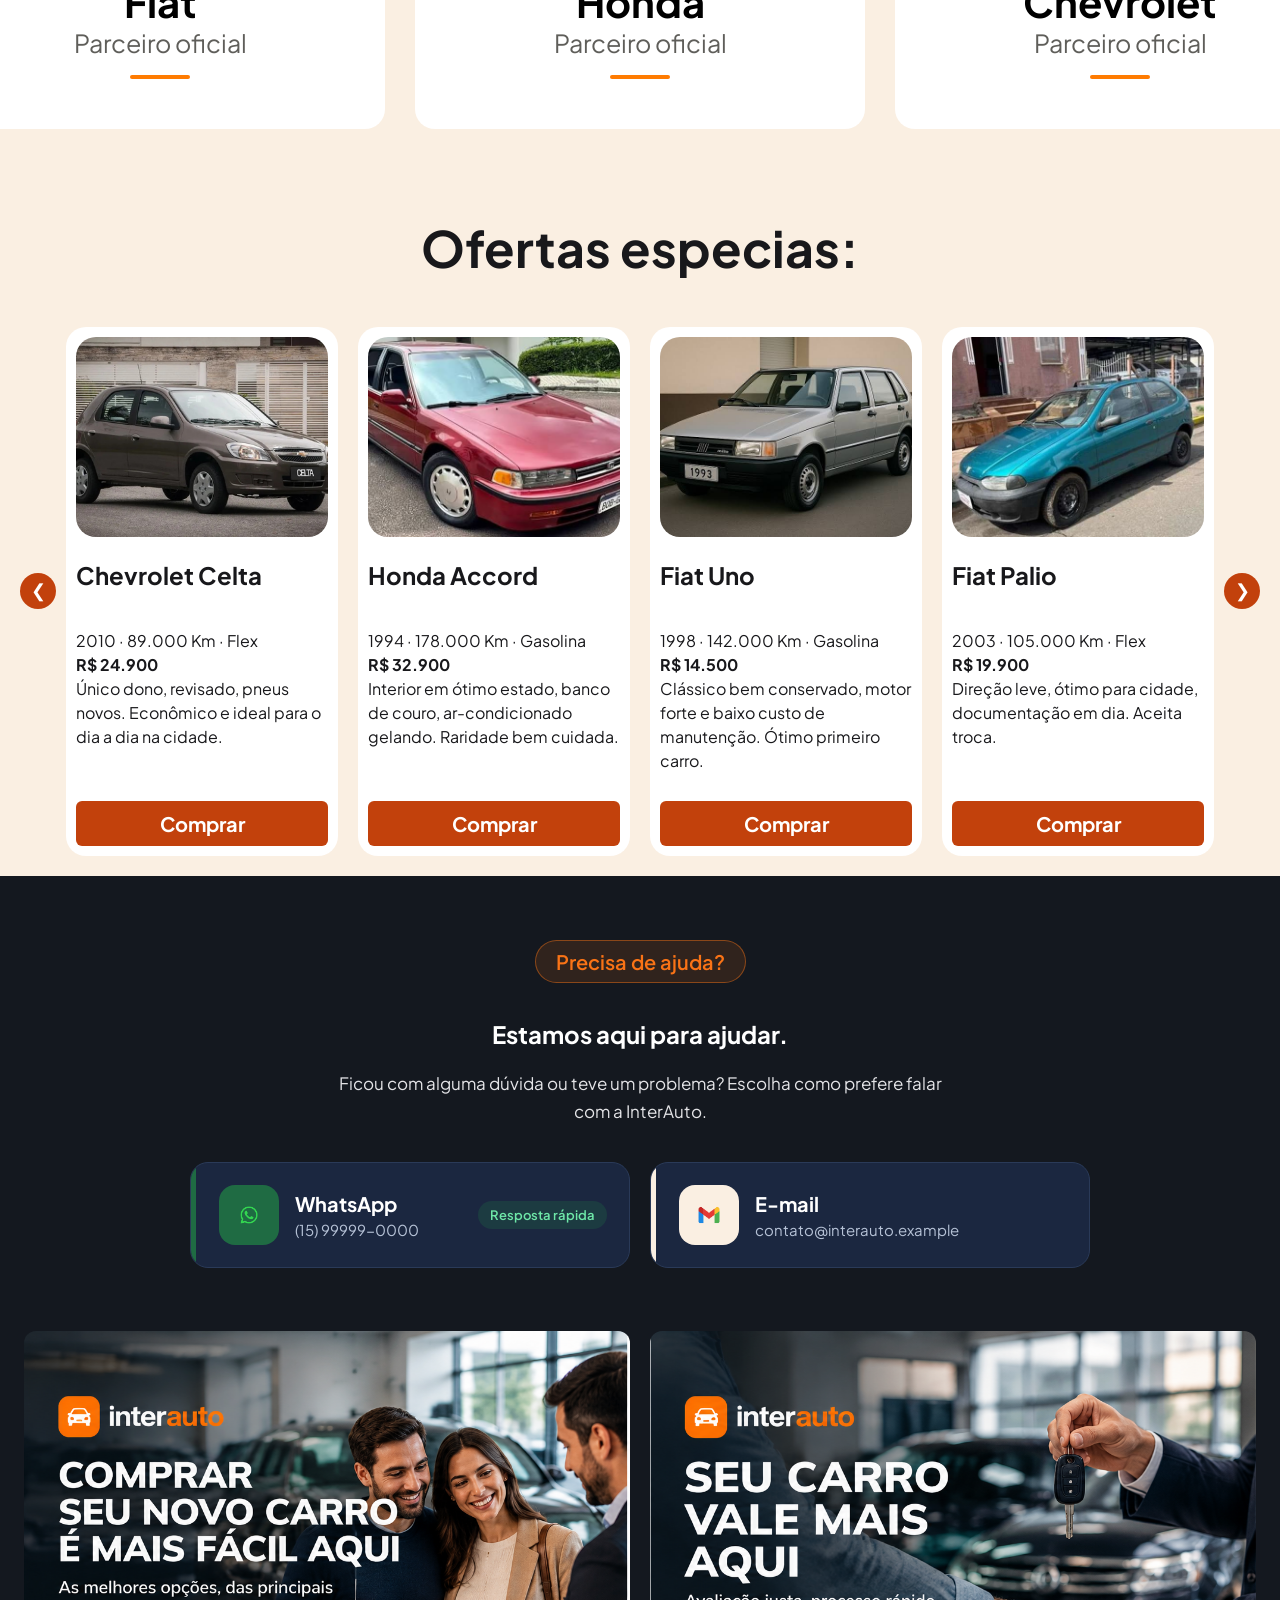
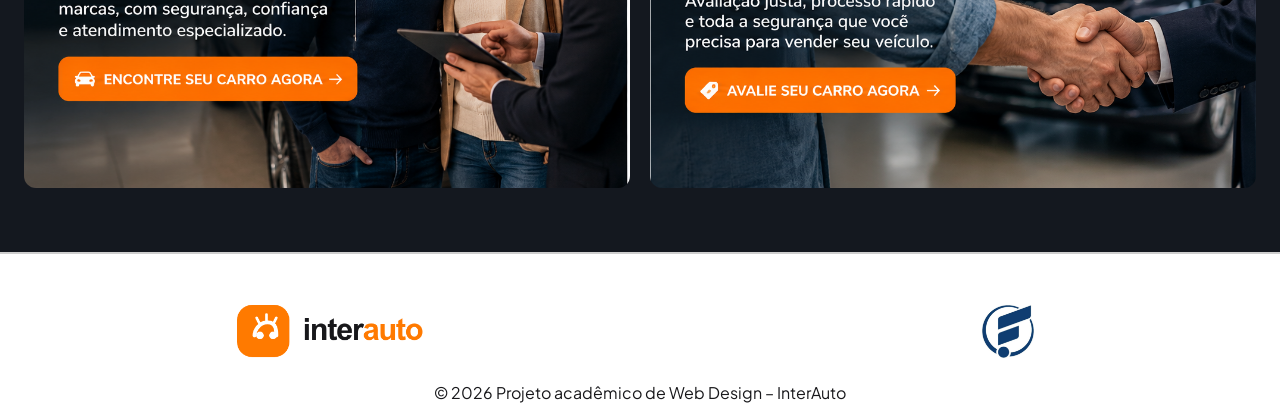
==== commit 857c3f99: "0.1.5 - ajuste no sobre nos e responsividade" ====
--- a/index.html
+++ b/index.html
@@ -3,11 +3,13 @@
     <head>
         <title>InterAuto</title>
         <meta charset="utf-8">
+        <meta name="viewport" content="width=device-width, initial-scale=1">
         <link rel="preconnect" href="https://fonts.googleapis.com">
         <link rel="preconnect" href="https://fonts.gstatic.com" crossorigin>
         <link href="https://fonts.googleapis.com/css2?family=Plus+Jakarta+Sans:ital,wght@0,200..800;1,200..800&display=swap" rel="stylesheet">
         <link rel="stylesheet" href="css/style.css">
         <link rel="icon" type="image/png" href="images/telas/favicon.png">
+        <script src="./js/efeitos.js"></script>
     </head>
     <body>
         <header>
@@ -28,7 +30,7 @@
         <section class="capa">
             <div class="capa-texto">
                 <div>
-                    <p><h1>Seu próximo carro<br><strong>começa aqui.</strong></h1></p>
+                    <h1>Seu próximo carro<br><strong>começa aqui.</strong></h1>
                     <p>Compre ou venda seu carro em poucos minutos, sem complicação. Nosso processo é rápido, seguro e eficiente,<br> para você encontrar seu próximo carro <br>ou fechar negócio com muito mais praticidade.</p>
                     <a href="./pages/comprar.html">
                         <br>  
--- a/css/style.css
+++ b/css/style.css
@@ -253,7 +253,16 @@
    color: #000000;
    font-weight: none;
 }
-
+ .texto div{
+   transition: transform 0.2s ease, box-shadow 0.2s ease, background-color 0.2s ease;
+}
+
+ .texto div:hover {
+    transform: translateY(-8px);
+}
+.texto div:active {
+    transform: translateY(-2px);
+}
 .parceiros img{
    height: 200px;
    width: 400px;
@@ -459,7 +468,7 @@
    background-color: rgba(249, 115, 22, 0.12);
    border: 1px solid rgba(249, 115, 22, 0.45);
    color: #f97316;
-   font-size: 16px;
+   font-size: 20px;
    font-weight: 600;
 }
 
@@ -576,7 +585,7 @@
       flex-direction: column;
       justify-content: center;
       border: 10px solid rgba(255, 253, 253, 0.116);
-      padding: 20px;
+      padding: 40px;
       text-align: center;
 }
 .sobre h1 {
@@ -589,11 +598,12 @@
 }
 .sobre-texto {
   display: grid;
-  grid-template-columns: 1.3fr 1fr;
-   align-items: center;
+  grid-template-columns: 1fr 1.3fr;  
+  column-gap: 30px;                
+  align-items: center;
   width: 100%;
   text-align: left;
-  padding-right: 20px;
+  padding-left: 20px;
 }
 
 .sobre-texto p {
@@ -612,13 +622,17 @@
 
 .sobre-imagem {
   position: relative;
+  width: 100%;           
+  max-width: 700px;
+  justify-self: end;
+  margin-right: 20px;
 }
 
 .sobre-imagem::before {
   content: "";
   position: absolute;
   top: 20px;
-  right: -20px;
+  left: 20px;           
   width: 100%;
   height: 100%;
   background-color: #fdac60;
@@ -711,6 +725,16 @@
   border-radius: 50%;
   color: white;
 }
+ .equipe1  div, .equipe2 div{
+   transition: transform 0.2s ease, box-shadow 0.2s ease, background-color 0.2s ease;
+}
+
+ .equipe1  div:hover, .equipe2 div:hover {
+    transform: translateY(-8px);
+}
+.equipe1  div:active, .equipe2 div:active {
+    transform: translateY(-2px);
+}
  
 .equipe2{
     display: flex;
@@ -765,6 +789,7 @@
    font-weight: bold;
    border-radius: 6px;
    font-size: 15px;
+   font-family: "Plus Jakarta Sans", sans-serif;
 }
 
 .remember-forgot{
@@ -912,3 +937,217 @@
         font-size: 14px;
     }
 }
+
+/* ===== Interatividade: página Sobre ===== */
+
+/* Revelar ao rolar */
+/* Revelar ao rolar */
+.js .revelar,
+.js .item-revelar {
+  opacity: 0;
+  translate: 0 30px;
+}
+
+.js .revelar {
+  transition: opacity 0.6s ease, translate 0.6s ease;
+}
+
+/* Itens: mantém o hover original e só atrasa o efeito de aparecer */
+.js .item-revelar {
+  transition:
+    opacity 0.6s ease var(--atraso, 0s),
+    translate 0.6s ease var(--atraso, 0s),
+    transform 0.2s ease,
+    box-shadow 0.2s ease,
+    background-color 0.2s ease;
+}
+
+.js .revelar.visivel,
+.js .item-revelar.visivel {
+  opacity: 1;
+  translate: 0 0;
+}
+
+@media (prefers-reduced-motion: reduce) {
+  .js .revelar,
+  .js .item-revelar {
+    opacity: 1;
+    translate: none;
+    transition: none;
+  }
+}
+
+/* Contadores */
+.numeros {
+  display: flex;
+  justify-content: space-around;
+  text-align: center;
+  padding: 50px 20px;
+  background-color: #14181F;
+  color: #fff;
+}
+.numeros strong {
+  font-size: 56px;
+  color: #f97316;
+}
+.numeros strong::before { content: "+"; }
+.numeros p {
+  margin: 5px 0 0;
+  font-size: 20px;
+}
+
+/* Cards da equipe expansíveis */
+.membro { cursor: pointer; }
+.bio {
+  max-height: 0;
+  overflow: hidden;
+  opacity: 0;
+  margin: 0;
+  transition: max-height 0.4s ease, opacity 0.4s ease, margin 0.4s ease;
+}
+.membro.aberto .bio {
+  max-height: 120px;
+  opacity: 1;
+  margin-top: 10px;
+}
+
+/* Voltar ao topo */
+#topo {
+  position: fixed;
+  left: 22px;
+  bottom: 22px;
+  width: 46px;
+  height: 46px;
+  border: none;
+  border-radius: 50%;
+  background: #ff7b00;
+  color: #fff;
+  font-size: 22px;
+  cursor: pointer;
+  opacity: 0;
+  pointer-events: none;
+  transition: opacity 0.3s ease, transform 0.2s ease;
+  z-index: 10;
+}
+#topo.mostrar {
+  opacity: 1;
+  pointer-events: auto;
+}
+
+@media (max-width: 760px) {
+  .numeros { flex-direction: column; gap: 30px; }
+}
+@media (prefers-reduced-motion: reduce) {
+  .js .revelar {
+    opacity: 1;
+    transform: none;
+    transition: none;
+  }
+}
+/* ===== Responsivo: Home e Sobre ===== */
+
+body { overflow-x: hidden; }
+
+@media (max-width: 900px) {
+
+  /* ---------- HOME: capa ---------- */
+  .capa { padding: 30px 20px; row-gap: 40px; }
+  .capa h1 { font-size: 42px; padding-left: 0; }
+  .capa-texto {
+    grid-template-columns: 1fr;
+    row-gap: 30px;
+  }
+  .capa-texto p {
+    font-size: 17px;
+    padding-left: 0;
+    max-width: 100%;
+  }
+  .capa-texto p br { display: none; }
+  .capa-texto button { margin-left: 0; }
+  .capa-imagem::before { top: 12px; right: -10px; }
+  .frase p { font-size: 22px; }
+
+  /* ---------- HOME: parceiros ---------- */
+  #parceria { width: auto; font-size: 16px; }
+  .destaque { font-size: 32px; }
+  .subdestaque { font-size: 18px; }
+  .subdestaque br { display: none; }
+  .texto {
+    flex-direction: column;
+    align-items: center;
+    font-size: 18px;
+  }
+  .texto strong { font-size: 30px; }
+  .parceiros div {
+    width: 100%;
+    max-width: 420px;
+    box-sizing: border-box;
+  }
+  .parceiros img {
+    width: 100%;
+    height: 160px;
+    padding: 30px;
+  }
+
+  /* ---------- HOME: ofertas, contato e rodapé ---------- */
+  #ofertas { font-size: 32px; }
+  .contato { padding: 40px 16px; }
+  .contato-etiqueta { font-size: 16px; }
+  .imagens { flex-direction: column; gap: 12px; }
+  .imagens a { flex: none; }
+  #rodape div {
+    flex-wrap: wrap;
+    gap: 16px;
+    padding: 0 16px;
+  }
+  #rodape div img { height: 50px; }
+
+  /* ---------- SOBRE ---------- */
+  .sobre { padding: 20px; }
+  .sobre h1 { font-size: 32px; padding-left: 0; }
+  .sobre h1 br { display: none; }
+  .sobre-texto {
+    grid-template-columns: 1fr;
+    row-gap: 30px;
+    padding-left: 0;
+  }
+  .sobre-texto p {
+    font-size: 18px;
+    padding-left: 0;
+    max-width: 100%;
+  }
+  .sobre-imagem {
+    justify-self: stretch;
+    margin: 0 12px 12px 0;
+  }
+  .sobre-imagem::before { top: 12px; left: 12px; }
+  .sobre-texto img { height: 240px; }
+
+  .valores { flex-direction: column; gap: 16px; }
+  .valores div { flex: none; }
+
+  .numeros strong { font-size: 44px; }
+
+  .equipe { padding: 10px; gap: 24px; }
+  .equipe1,
+  .equipe2 {
+    flex-direction: column;
+    align-items: center;
+    gap: 20px;
+  }
+  .equipe1 div,
+  .equipe2 div {
+    width: 100%;
+    max-width: 400px;
+    box-sizing: border-box;
+  }
+}
+
+@media (max-width: 500px) {
+  .capa h1 { font-size: 34px; }
+  .frase p { font-size: 19px; }
+  .destaque { font-size: 26px; }
+  .sobre h1 { font-size: 28px; }
+  .sobre-texto p { font-size: 16px; }
+  .contato-conteudo h2 { font-size: 24px; }
+}
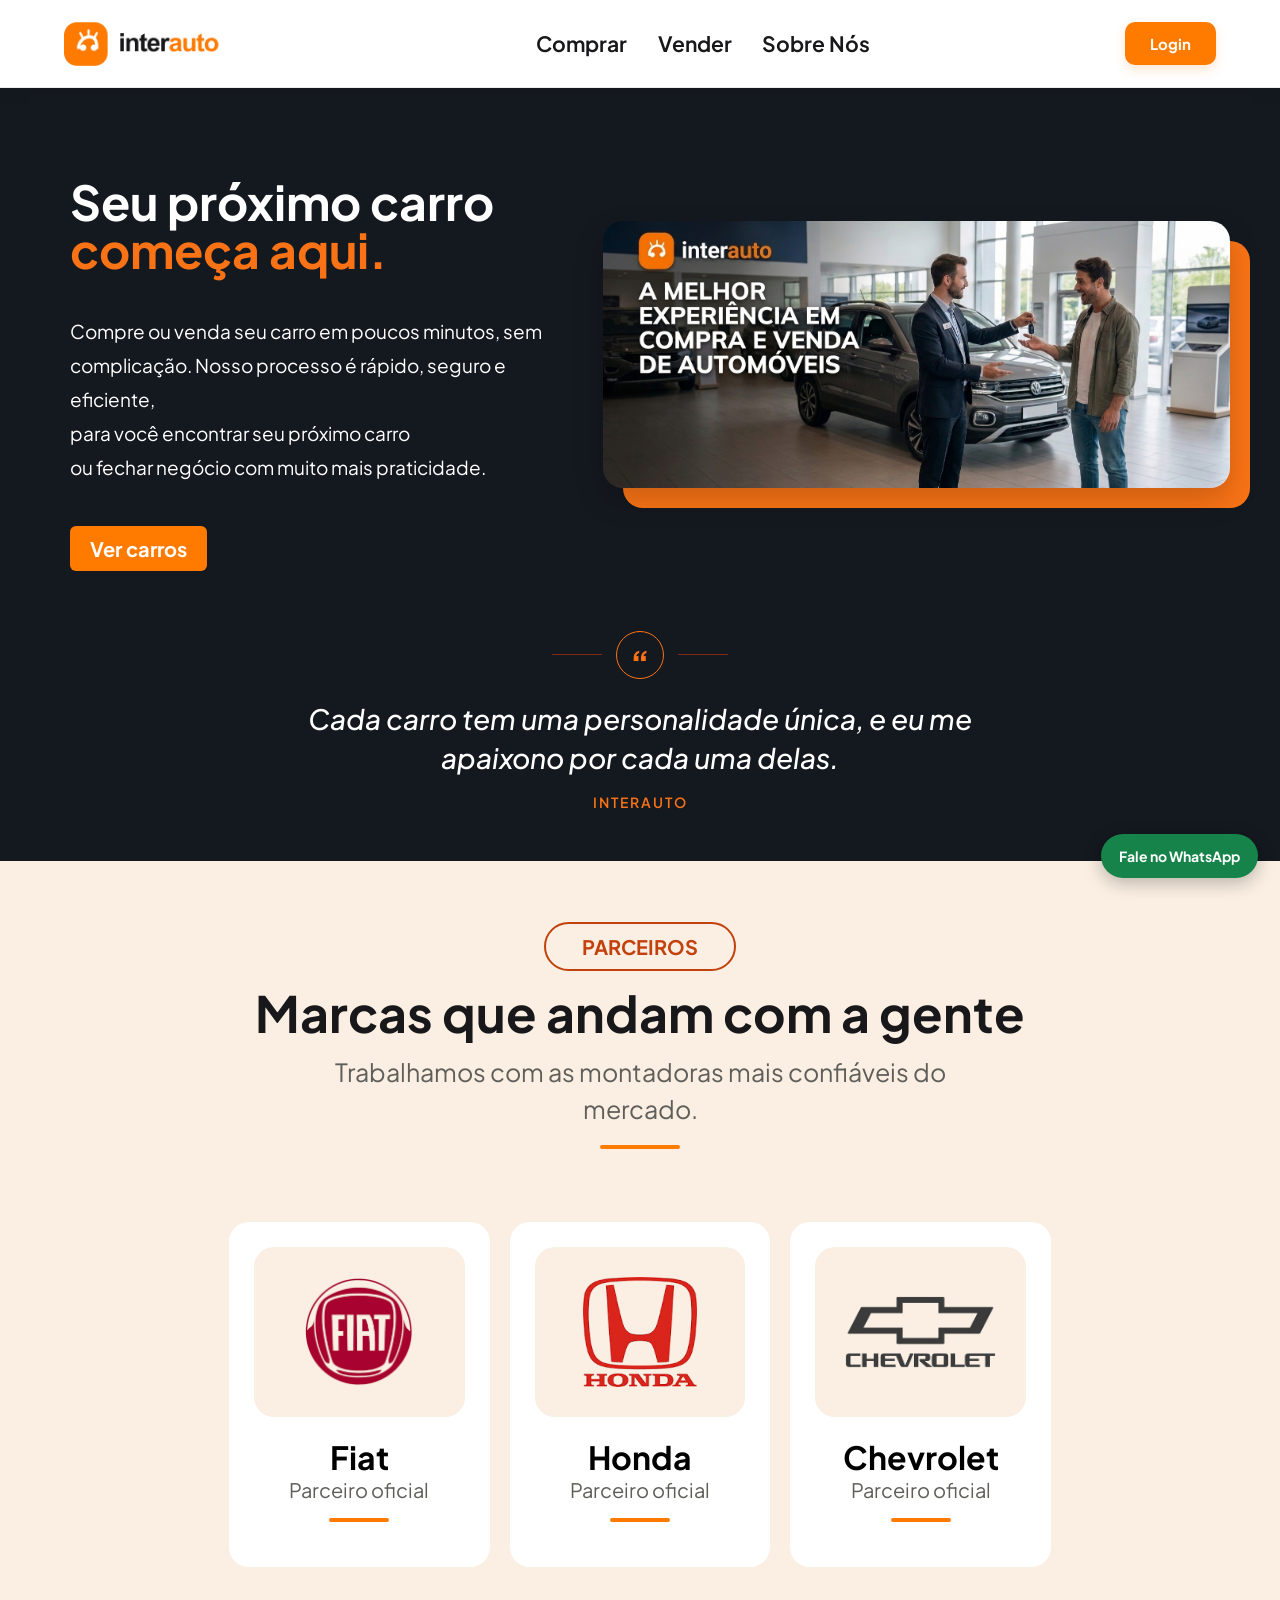
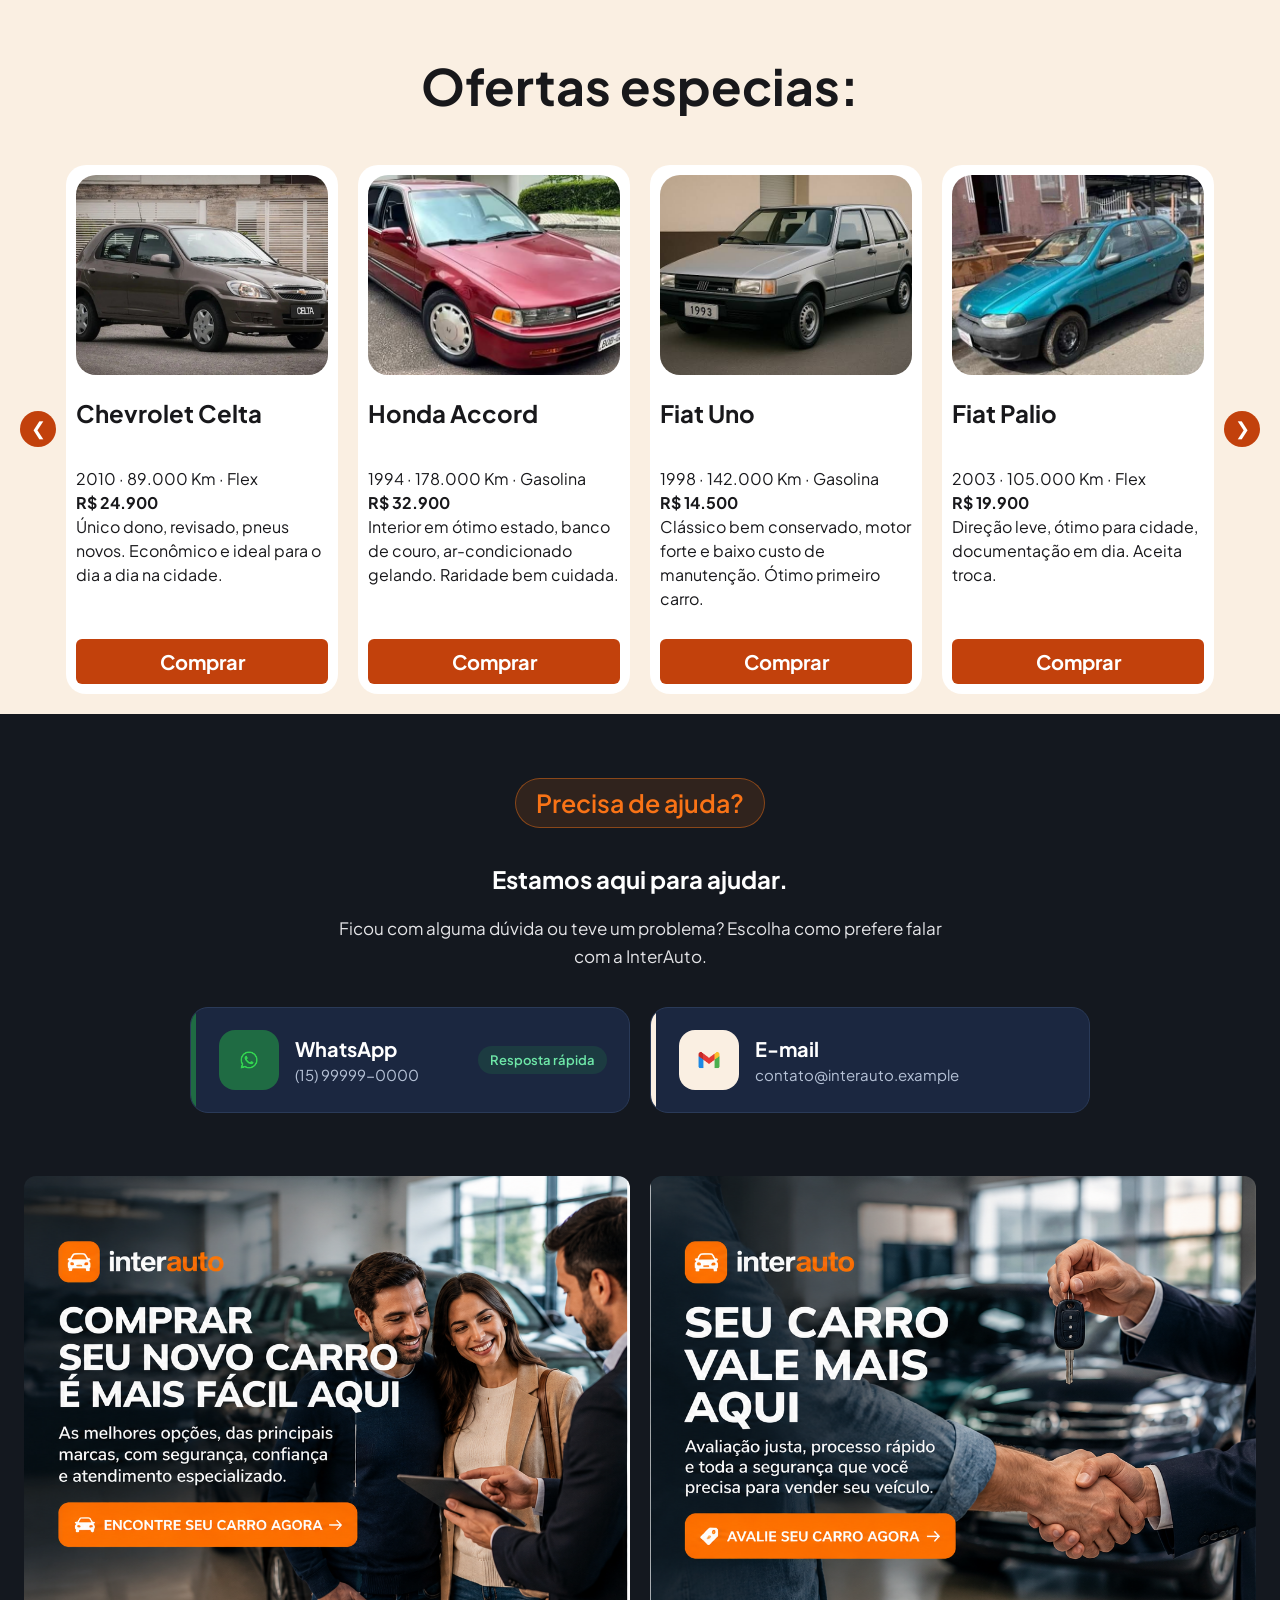
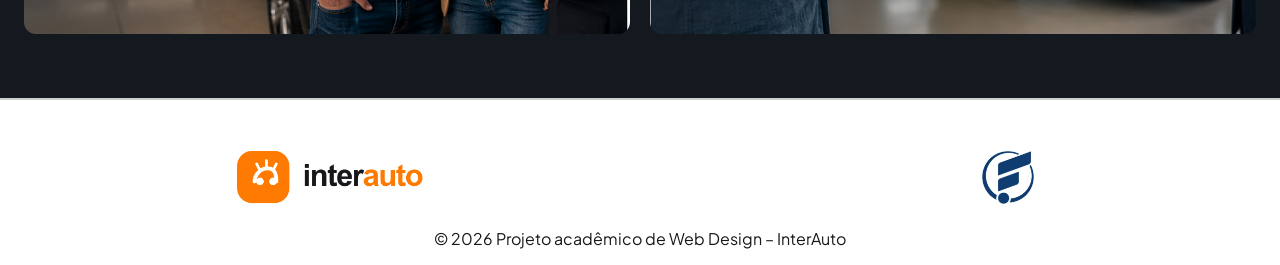
==== commit 4bac45f8: "0.1.7" ====
--- a/index.html
+++ b/index.html
@@ -260,6 +260,7 @@
             });
         </script>
 
+            <script src="js/sessao.js"></script>
     </body>
 
 </html>
--- a/css/style.css
+++ b/css/style.css
@@ -468,7 +468,7 @@
    background-color: rgba(249, 115, 22, 0.12);
    border: 1px solid rgba(249, 115, 22, 0.45);
    color: #f97316;
-   font-size: 20px;
+   font-size: 25px;
    font-weight: 600;
 }
 
@@ -623,7 +623,7 @@
 .sobre-imagem {
   position: relative;
   width: 100%;           
-  max-width: 700px;
+  max-width: 650px;
   justify-self: end;
   margin-right: 20px;
 }
@@ -790,6 +790,31 @@
    border-radius: 6px;
    font-size: 15px;
    font-family: "Plus Jakarta Sans", sans-serif;
+}
+
+.auth-msg{
+   width: 300px;
+   font-size: 14px;
+   font-weight: bold;
+   text-align: center;
+   font-family: "Plus Jakarta Sans", sans-serif;
+}
+
+.auth-msg:empty{
+   display: none;
+}
+
+.auth-msg.erro{
+   color: #b91c1c;
+}
+
+.auth-msg.sucesso{
+   color: #166534;
+}
+
+.login button:disabled{
+   opacity: 0.6;
+   cursor: wait;
 }
 
 .remember-forgot{
@@ -886,7 +911,42 @@
     box-shadow: 0 8px 16px rgba(255, 123, 0, 0.24);
 }
 
+/* Usuário logado no cabeçalho */
+.usuario-logado {
+    display: flex;
+    align-items: center;
+    gap: 14px;
+    font-family: "Plus Jakarta Sans", sans-serif;
+    white-space: nowrap;
+}
+
+.usuario-nome {
+    font-weight: 600;
+    max-width: 160px;
+    overflow: hidden;
+    text-overflow: ellipsis;
+}
+
+.usuario-logado button {
+    border-radius: 10px;
+    padding: 12px 25px;
+    font-size: 15px;
+    box-shadow: 0 5px 12px rgba(255, 123, 0, 0.18);
+}
+
+.usuario-logado button:hover {
+    background-color: #e96e00;
+}
+
 @media (max-width: 760px) {
+    .usuario-logado {
+        margin-left: auto;
+    }
+
+    .usuario-logado button {
+        padding: 10px 18px;
+    }
+
     .contato-opcoes {
     grid-template-columns: 1fr;
    }
@@ -1150,4 +1210,79 @@
   .sobre h1 { font-size: 28px; }
   .sobre-texto p { font-size: 16px; }
   .contato-conteudo h2 { font-size: 24px; }
-}+}
+
+/* ===== Responsivo: notebook e tablet (901px a 1400px) ===== */
+@media (min-width: 901px) and (max-width: 1400px) {
+   .capa h1 { font-size: 48px; }
+   .sobre h1 { font-size: 40px; }
+ 
+   /* Parceiros: as 3 colunas passam a dividir o espaço */
+   .texto { font-size: 20px; gap: 20px; }
+   .texto strong { font-size: 32px; }
+   .texto div { flex: 1 1 0; min-width: 0; }
+   .parceiros img { width: 100%; height: 170px; padding: 30px; }
+ 
+   /* Equipe: cards flexíveis em vez de 400px fixos */
+   .equipe1, .equipe2 { gap: 24px; }
+   .equipe1 div, .equipe2 div {
+     width: auto;
+     flex: 1 1 0;
+     max-width: 400px;
+     min-width: 0;
+     box-sizing: border-box;
+   }
+ }
+ 
+ /* ===== Responsivo: login e cadastro ===== */
+ 
+ /* 16px evita o zoom automático do iPhone ao tocar no campo */
+ .input-container input { font-size: 16px; }
+ 
+ @media (max-width: 600px) {
+   .login-container { min-height: auto; padding: 20px 16px; }
+   .login {
+     width: 100%;
+     max-width: 420px;
+     box-sizing: border-box;
+     padding: 30px 20px;
+   }
+   .login form { width: 100%; gap: 20px; }
+   .input-container { width: 100%; }
+   .input-container input,
+   .login button {
+     width: 100%;
+     box-sizing: border-box;
+   }
+   .remember-forgot {
+     width: 100%;
+     flex-wrap: wrap;
+     gap: 8px;
+   }
+ }
+ 
+ /* ===== Responsivo: celulares pequenos ===== */
+ @media (max-width: 500px) {
+   .contato-atalho {
+     right: 12px;
+     bottom: 12px;
+     padding: 10px 14px;
+     font-size: 13px;
+   }
+   #topo { left: 12px; bottom: 12px; }
+   header .logo img { height: 42px; }
+   header > a:last-child button { padding: 8px 14px; }
+ }
+ 
+ /* ===== Telas de toque: evita efeito "hover" preso depois do toque ===== */
+ @media (hover: none) {
+   button:hover,
+   .card:hover,
+   .texto div:hover,
+   .equipe1 div:hover,
+   .equipe2 div:hover,
+   .contato-whatsapp:hover,
+   .contato-email:hover {
+     transform: none;
+   }
+ }
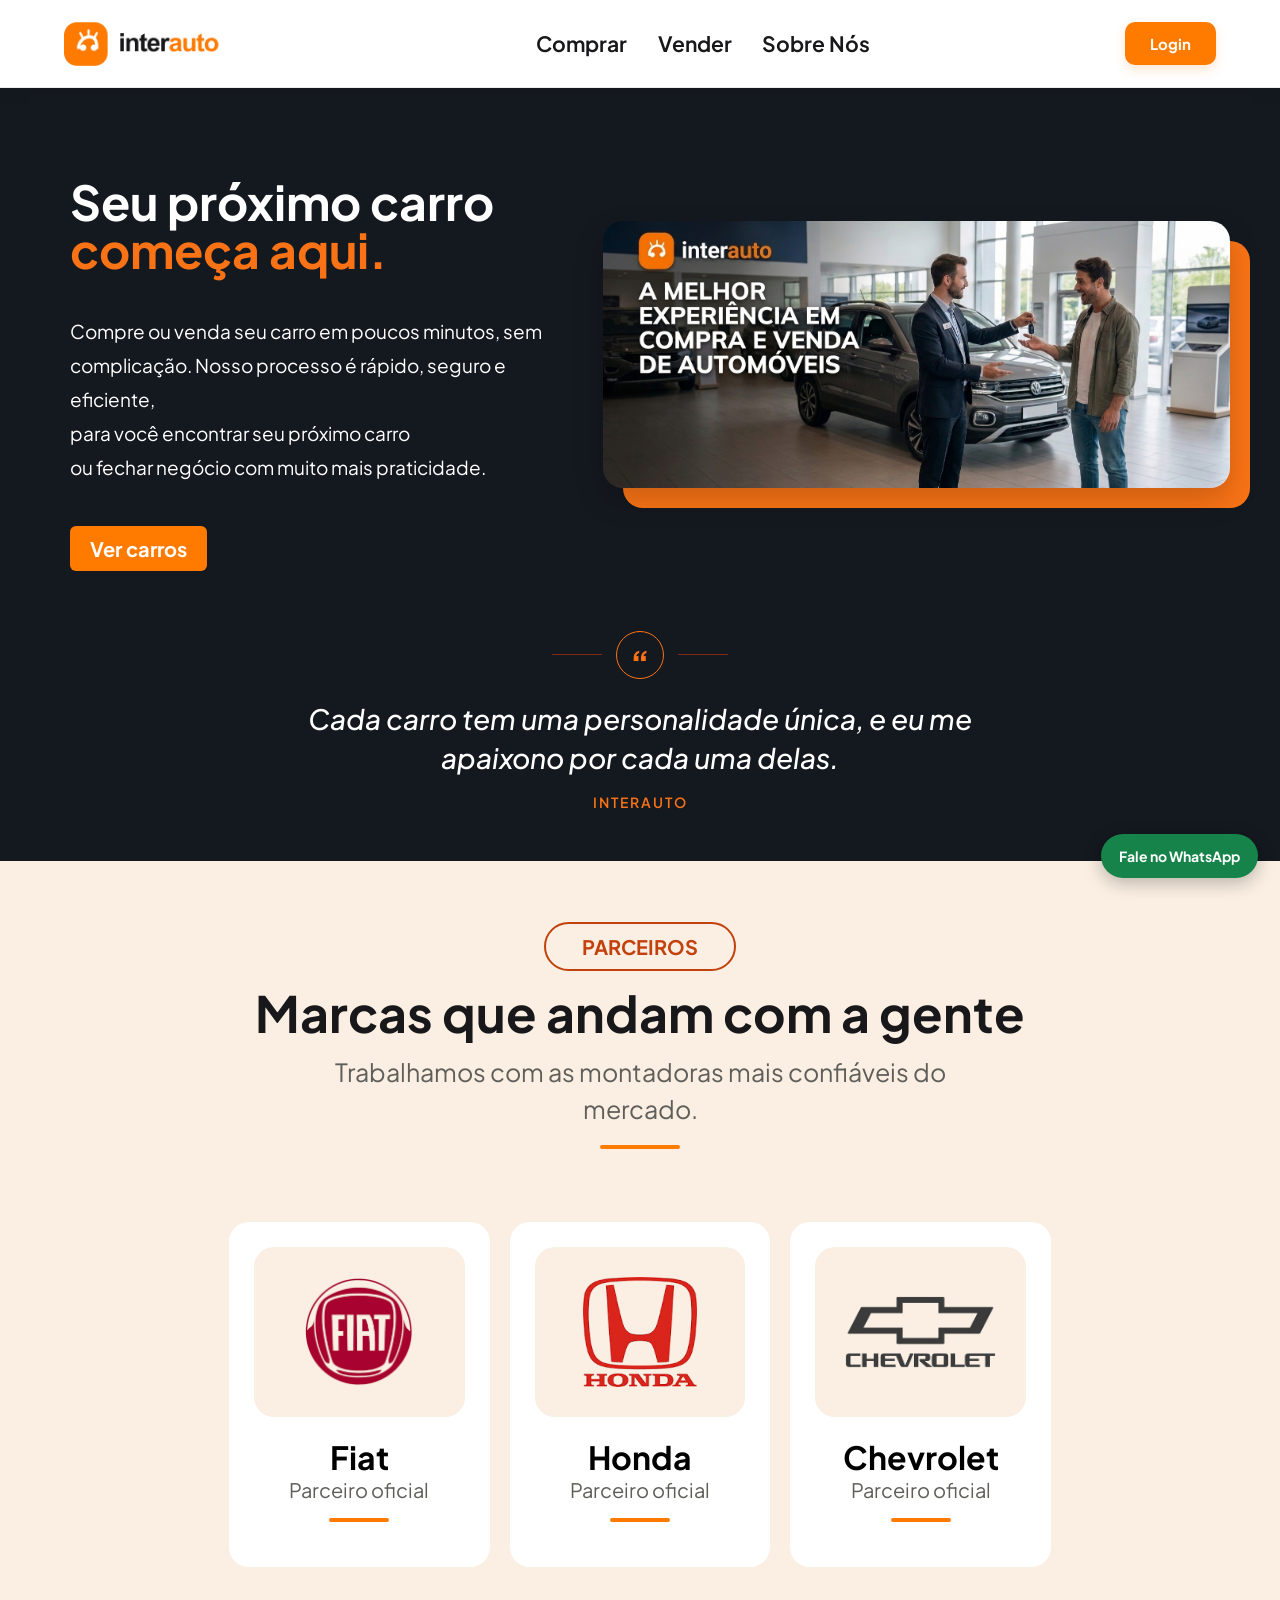
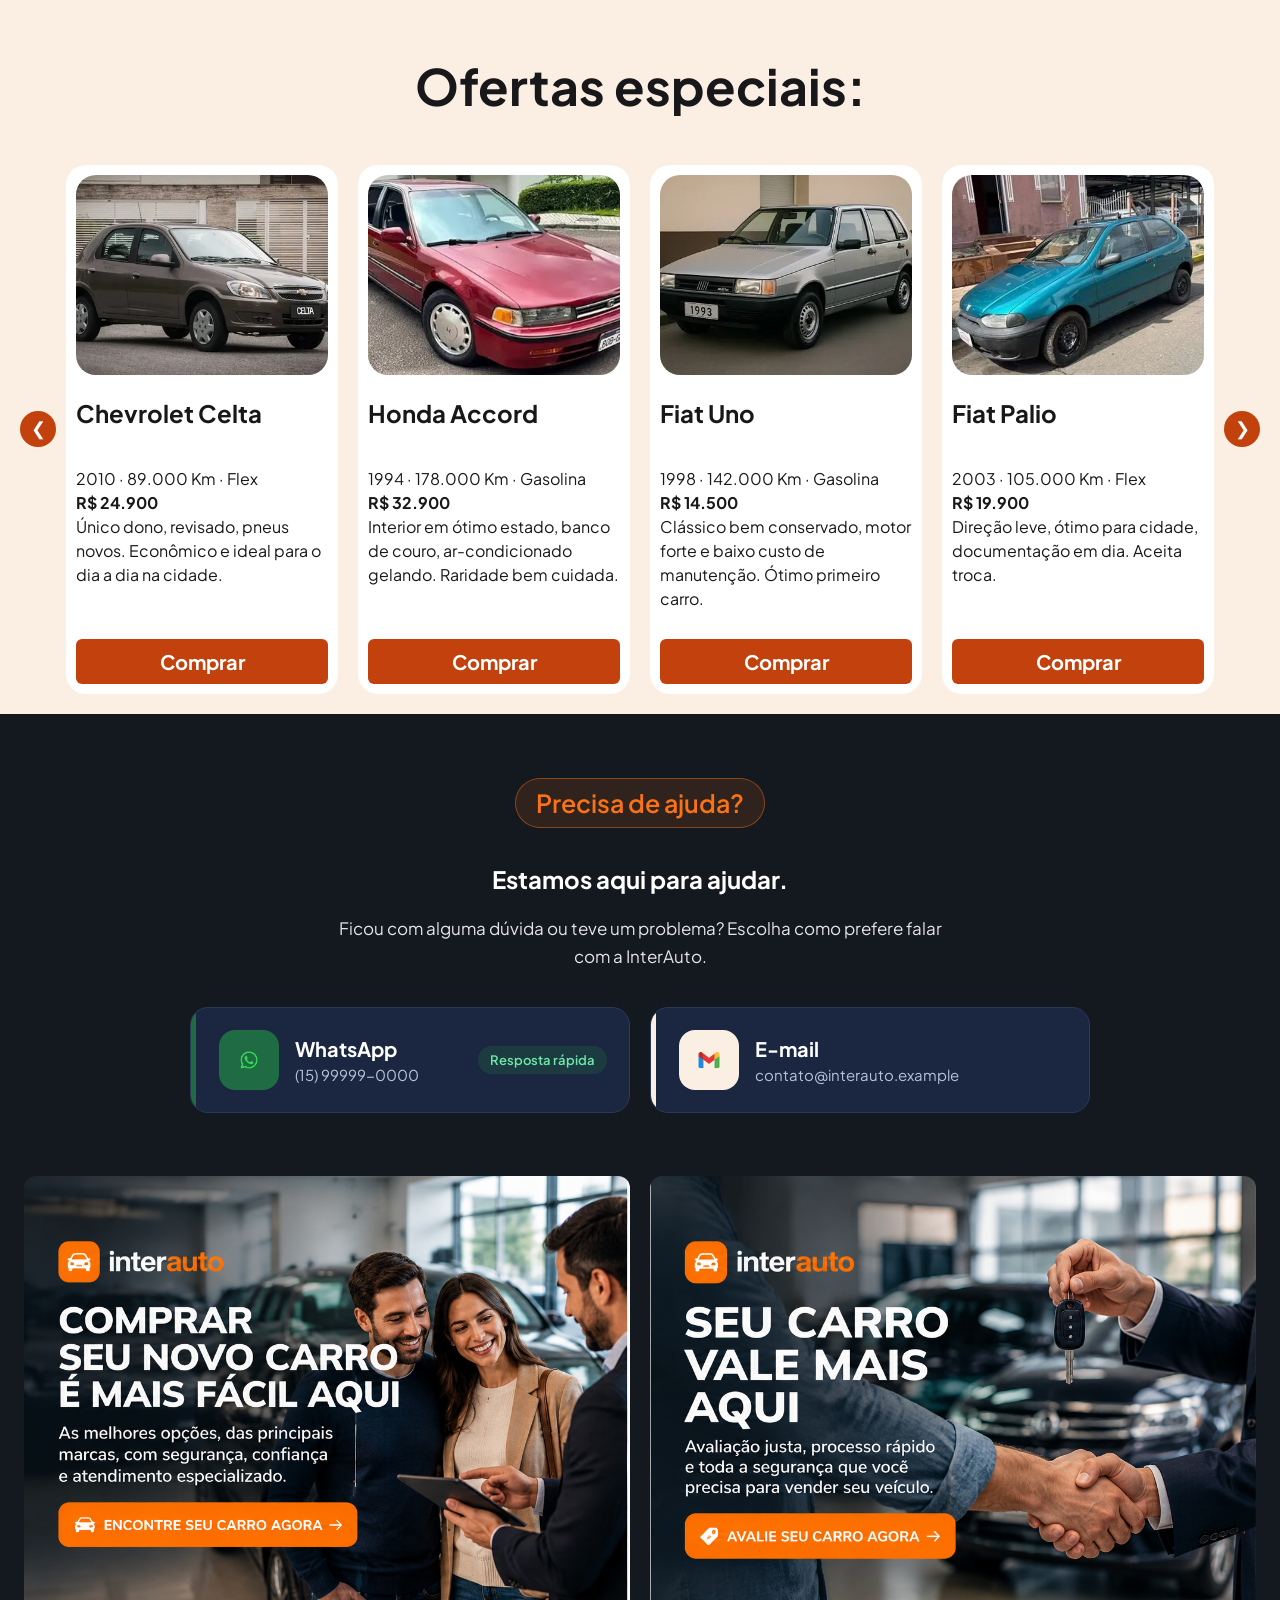
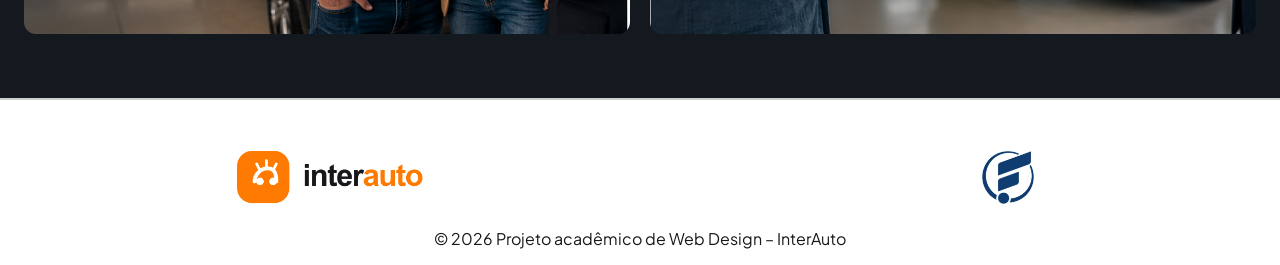
==== commit 8cb73a35: "0.1.9 - otimizando o SEO do site" ====
--- a/index.html
+++ b/index.html
@@ -1,15 +1,41 @@
 <!DOCTYPE html>
 <html lang="pt-br">
     <head>
-        <title>InterAuto</title>
+        <title>InterAuto | Compra e Venda de Carros</title>
         <meta charset="utf-8">
         <meta name="viewport" content="width=device-width, initial-scale=1">
+        <meta name="description" content="Compre ou venda seu carro com a InterAuto. Veja ofertas de Fiat, Honda, Chevrolet e mais, de forma rápida, segura e sem complicação.">
+        <meta property="og:type" content="website">
+        <meta property="og:site_name" content="InterAuto">
+        <meta property="og:title" content="InterAuto | Compra e Venda de Carros">
+        <meta property="og:description" content="Compre ou venda seu carro com a InterAuto. Veja ofertas de Fiat, Honda, Chevrolet e mais, de forma rápida, segura e sem complicação.">
+        <link rel="canonical" href="https://interauto-jet.vercel.app/">
+        <meta property="og:locale" content="pt_BR">
+        <meta property="og:url" content="https://interauto-jet.vercel.app/">
+        <meta property="og:image" content="https://interauto-jet.vercel.app/images/telas/Imagem_capa.jpg">
+        <meta name="twitter:card" content="summary_large_image">
+        <meta name="twitter:title" content="InterAuto | Compra e Venda de Carros">
+        <meta name="twitter:description" content="Compre ou venda seu carro com a InterAuto. Veja ofertas de Fiat, Honda, Chevrolet e mais, de forma rápida, segura e sem complicação.">
         <link rel="preconnect" href="https://fonts.googleapis.com">
         <link rel="preconnect" href="https://fonts.gstatic.com" crossorigin>
         <link href="https://fonts.googleapis.com/css2?family=Plus+Jakarta+Sans:ital,wght@0,200..800;1,200..800&display=swap" rel="stylesheet">
-        <link rel="stylesheet" href="css/style.css">
+        <link rel="stylesheet" href="css/base.css">
+        <link rel="stylesheet" href="css/header.css">
+        <link rel="stylesheet" href="css/footer.css">
+        <link rel="stylesheet" href="css/cards.css">
+        <link rel="stylesheet" href="css/home.css">
         <link rel="icon" type="image/png" href="images/telas/favicon.png">
-        <script src="./js/efeitos.js"></script>
+        <script type="application/ld+json">
+        {
+          "@context": "https://schema.org",
+          "@type": "AutoDealer",
+          "name": "InterAuto",
+          "url": "https://interauto-jet.vercel.app/",
+          "description": "Compra e venda de veículos com segurança, transparência e agilidade.",
+          "areaServed": "BR"
+        }
+        </script>
+        <script src="./js/efeitos.js" defer></script>
     </head>
     <body>
         <header>
@@ -61,24 +87,24 @@
             <br>
             <article class="texto">
                 <div>
-                    <img src="images/banners/Logo_Fiat.png" alt="">
+                    <img src="images/banners/Logo_Fiat.png" alt="Logo da Fiat">
                     <p><strong>Fiat</strong>
                     <br>Parceiro oficial</p>
                 </div>
                 <div>
-                    <img src="images/banners/Logo_Honda.png" alt="">
+                    <img src="images/banners/Logo_Honda.png" alt="Logo da Honda">
                     <p><strong>Honda</strong>
                     <br>Parceiro oficial</p>
                 </div>
                 <div>
-                    <img src="images/banners/Logo_Chevrolet.png" alt="">
+                    <img src="images/banners/Logo_Chevrolet.png" alt="Logo da Chevrolet">
                     <p><strong>Chevrolet</strong>
                     <br>Parceiro oficial</p>
                 </div>
             </article>
          </section>
         <section class="ofertas-carros">
-            <h1 id="ofertas">Ofertas especias:</h1>
+            <h1 id="ofertas">Ofertas especiais:</h1>
             <div class="carrossel-container">
 
                 <button class="seta-carrossel"
@@ -89,8 +115,11 @@
                 <div class="carros" id="carros">
 
                 <article class="card">
-                     <img src="images/carros/Chevrolet_Celta.jpg" alt="Carro" height="250">
-                    <h2>Chevrolet Celta</h2>
+                     <picture>
+                        <source type="image/webp" srcset="images/carros/Chevrolet_Celta-480.webp 480w, images/carros/Chevrolet_Celta-800.webp 800w" sizes="(max-width: 500px) 100vw, (max-width: 900px) 50vw, 25vw">
+                        <img src="images/carros/Chevrolet_Celta.jpg" alt="Chevrolet Celta 2010" width="888" height="592" loading="lazy" decoding="async">
+                    </picture>
+                    <h3>Chevrolet Celta</h3>
                     <p>2010 · 89.000 Km · Flex<br>
                         <strong>R$ 24.900<br></strong>
                         Único dono, revisado, pneus novos. Econômico e ideal para o dia a dia na cidade.
@@ -98,8 +127,11 @@
                     <button>Comprar</button>
                 </article>
                 <article class="card">
-                    <img src="images/carros/Honda_Accord.jpg" alt="Carro">
-                    <h2>Honda Accord</h2>
+                    <picture>
+                        <source type="image/webp" srcset="images/carros/Honda_Accord-480.webp 480w, images/carros/Honda_Accord-738.webp 738w" sizes="(max-width: 500px) 100vw, (max-width: 900px) 50vw, 25vw">
+                        <img src="images/carros/Honda_Accord.jpg" alt="Honda Accord 1994" width="738" height="414" loading="lazy" decoding="async">
+                    </picture>
+                    <h3>Honda Accord</h3>
                     <p>1994 · 178.000 Km · Gasolina<br>
                       <strong> R$ 32.900<br></strong>
                         Interior em ótimo estado, banco de couro, ar-condicionado gelando. Raridade bem cuidada.</p>
@@ -107,8 +139,11 @@
                 </article>
 
                 <article class="card">
-                    <img src="images/carros/Fiat_Uno.jpg" alt="Carro">
-                    <h2>Fiat Uno</h2>
+                    <picture>
+                        <source type="image/webp" srcset="images/carros/Fiat_Uno-480.webp 480w, images/carros/Fiat_Uno-678.webp 678w" sizes="(max-width: 500px) 100vw, (max-width: 900px) 50vw, 25vw">
+                        <img src="images/carros/Fiat_Uno.jpg" alt="Fiat Uno 1998" width="678" height="452" loading="lazy" decoding="async">
+                    </picture>
+                    <h3>Fiat Uno</h3>
                     <p>1998 · 142.000 Km · Gasolina<br>
                        <strong>R$ 14.500<br></strong> 
                         Clássico bem conservado, motor forte e baixo custo de manutenção. Ótimo primeiro carro.
@@ -117,8 +152,11 @@
                 </article>
 
                 <article class="card">
-                    <img src="images/carros/Fiat_Palio.jpg" alt="Carro" >
-                    <h2>Fiat Palio</h2>
+                    <picture>
+                        <source type="image/webp" srcset="images/carros/Fiat_Palio-480.webp 480w, images/carros/Fiat_Palio-552.webp 552w" sizes="(max-width: 500px) 100vw, (max-width: 900px) 50vw, 25vw">
+                        <img src="images/carros/Fiat_Palio.jpg" alt="Fiat Palio 2003" width="552" height="414" loading="lazy" decoding="async">
+                    </picture>
+                    <h3>Fiat Palio</h3>
                     <p>2003 · 105.000 Km · Flex<br>
                       <strong> R$ 19.900<br></strong>
                         Direção leve, ótimo para cidade, documentação em dia. Aceita troca.
@@ -126,8 +164,11 @@
                     <button>Comprar</button>
                 </article>
                 <article class="card">
-                    <img src="images/carros/Honda_Skyline.jpg" alt="Carro">
-                    <h2>Nissan Skyline</h2>
+                    <picture>
+                        <source type="image/webp" srcset="images/carros/Honda_Skyline-480.webp 480w, images/carros/Honda_Skyline-678.webp 678w" sizes="(max-width: 500px) 100vw, (max-width: 900px) 50vw, 25vw">
+                        <img src="images/carros/Honda_Skyline.jpg" alt="Nissan Skyline 1999" width="678" height="452" loading="lazy" decoding="async">
+                    </picture>
+                    <h3>Nissan Skyline</h3>
                     <p>1999 · 84.000 Km · Gasolina<br>
                         <strong>R$ 389.900<br></strong>
                         Esportivo japonês raro, motor original, pintura preservada e documentação completa. Para colecionador.
@@ -136,8 +177,11 @@
                 </article>
 
                 <article class="card">
-                    <img src="images/carros/Chevrolet_Astra_Sedan.jpg" alt="Carro">
-                    <h2>Chevrolet Astra Sedan</h2>
+                    <picture>
+                        <source type="image/webp" srcset="images/carros/Chevrolet_Astra_Sedan-480.webp 480w, images/carros/Chevrolet_Astra_Sedan-800.webp 800w" sizes="(max-width: 500px) 100vw, (max-width: 900px) 50vw, 25vw">
+                        <img src="images/carros/Chevrolet_Astra_Sedan.jpg" alt="Chevrolet Astra Sedan 2008" width="1280" height="960" loading="lazy" decoding="async">
+                    </picture>
+                    <h3>Chevrolet Astra Sedan</h3>
                     <p>2008 · 121.000 Km · Flex<br>
                         <strong>R$ 27.900<br></strong>
                         Ar-condicionado, direção hidráulica e vidros elétricos. Revisões em dia e pneus novos.
@@ -146,8 +190,11 @@
                 </article>
 
                 <article class="card">
-                    <img src="images/carros/Chevrolet_Astra_Hatch.jpg" alt="Carro">
-                    <h2>Chevrolet Astra Hatch</h2>
+                    <picture>
+                        <source type="image/webp" srcset="images/carros/Chevrolet_Astra_Hatch-480.webp 480w, images/carros/Chevrolet_Astra_Hatch-800.webp 800w" sizes="(max-width: 500px) 100vw, (max-width: 900px) 50vw, 25vw">
+                        <img src="images/carros/Chevrolet_Astra_Hatch.jpg" alt="Chevrolet Astra Hatch 2011" width="1024" height="709" loading="lazy" decoding="async">
+                    </picture>
+                    <h3>Chevrolet Astra Hatch</h3>
                     <p>2011 · 98.000 Km · Flex<br>
                         <strong>R$ 34.900<br></strong>
                         Segundo dono, central multimídia, rodas de liga leve e ótimo conforto para viagens.
@@ -156,8 +203,11 @@
                 </article>
 
                 <article class="card">
-                    <img src="images/carros/Fiat_Uno_Turbo.jpg" alt="Carro">
-                    <h2>Fiat Uno Turbo</h2>
+                    <picture>
+                        <source type="image/webp" srcset="images/carros/Fiat_Uno_Turbo-480.webp 480w, images/carros/Fiat_Uno_Turbo-800.webp 800w" sizes="(max-width: 500px) 100vw, (max-width: 900px) 50vw, 25vw">
+                        <img src="images/carros/Fiat_Uno_Turbo.jpg" alt="Fiat Uno Turbo 1994" width="984" height="635" loading="lazy" decoding="async">
+                    </picture>
+                    <h3>Fiat Uno Turbo</h3>
                     <p>1994 · 118.000 Km · Gasolina<br>
                         <strong>R$ 59.900<br></strong>
                         Lendário 1.4 turbo, original de fábrica, funcionamento perfeito. Item de colecionador.
@@ -166,8 +216,11 @@
                 </article>
 
                 <article class="card">
-                    <img src="images/carros/Honda_HRV.jpg" alt="Carro">
-                    <h2>Honda HR-V</h2>
+                    <picture>
+                        <source type="image/webp" srcset="images/carros/Honda_HRV-480.webp 480w, images/carros/Honda_HRV-690.webp 690w" sizes="(max-width: 500px) 100vw, (max-width: 900px) 50vw, 25vw">
+                        <img src="images/carros/Honda_HRV.jpg" alt="Honda HR-V 2019" width="690" height="460" loading="lazy" decoding="async">
+                    </picture>
+                    <h3>Honda HR-V</h3>
                     <p>2019 · 62.000 Km · Flex<br>
                         <strong>R$ 98.900<br></strong>
                         Câmbio automático CVT, câmera de ré, banco de couro e revisões feitas na concessionária.
@@ -176,8 +229,11 @@
                 </article>
 
                 <article class="card">
-                    <img src="images/carros/Fiat_Mobi.jpg" alt="Carro">
-                    <h2>Fiat Mobi</h2>
+                    <picture>
+                        <source type="image/webp" srcset="images/carros/Fiat_Mobi-447.webp 447w" sizes="(max-width: 500px) 100vw, (max-width: 900px) 50vw, 25vw">
+                        <img src="images/carros/Fiat_Mobi.jpg" alt="Fiat Mobi 2021" width="447" height="447" loading="lazy" decoding="async">
+                    </picture>
+                    <h3>Fiat Mobi</h3>
                     <p>2021 · 38.000 Km · Flex<br>
                         <strong>R$ 52.900<br></strong>
                         Único dono, compacto e econômico, ideal para o trânsito da cidade. Ainda com garantia de fábrica.
@@ -209,11 +265,11 @@
                         <em class="canal-tag">Resposta rápida</em>
                     </a>
 
-                    <a href="mailto:contato@interauto.example" class="contato-email">
+                    <a href="#contato" class="contato-email" data-usuario="contato" data-dominio="interauto.example">
                         <img src="images/telas/Email_logo.png" alt="Ícone de e-mail">
                         <span class="canal-texto">
                             <strong>E-mail</strong>
-                            <small>contato@interauto.example</small>
+                            <small data-email-texto></small>
                         </span>
                     </a>
                 </div>
@@ -221,10 +277,10 @@
             <br><br><br>
             <div class="imagens">
             <a href="pages/comprar.html">
-                <img id="img1" src="images/banners/interauto_comprar.png" alt="Carro">
+                <img id="img1" src="images/banners/interauto_comprar.png" alt="Comprar carros na InterAuto">
             </a>
             <a href="pages/vender.html">
-                <img id="img2" src="images/banners/interauto_vender.png" alt="Carro">
+                <img id="img2" src="images/banners/interauto_vender.png" alt="Vender seu carro na InterAuto">
             </a>
         </div>
         </section>
@@ -249,7 +305,7 @@
         <script>
             /* Liga cada botão "Comprar" da home ao carro correspondente da lista CARROS */
             document.querySelectorAll("#carros .card").forEach(card => {
-                const nome = card.querySelector("h2").textContent.trim();
+                const nome = card.querySelector("h3").textContent.trim();
                 const ano = parseInt(card.querySelector("p").firstChild.textContent);
                 const carro = CARROS.find(c => `${c.marca} ${c.modelo}` === nome && c.ano === ano);
                 if (!carro) return;
@@ -260,6 +316,16 @@
             });
         </script>
 
+        <script>
+            /* Monta o link de e-mail aqui para não deixar o endereço em texto puro no HTML (anti-spam) */
+            document.querySelectorAll("[data-usuario]").forEach(a => {
+                const email = a.dataset.usuario + "@" + a.dataset.dominio;
+                a.href = "mailto:" + email;
+                const texto = a.querySelector("[data-email-texto]");
+                if (texto) texto.textContent = email;
+            });
+        </script>
+
             <script src="js/sessao.js"></script>
     </body>
 
--- a/css/base.css
+++ b/css/base.css
@@ -0,0 +1,113 @@
+/* =========================================================
+   BASE — carregado em TODAS as páginas
+   Variáveis, reset, tipografia, botões e animações globais
+   ========================================================= */
+
+:root {
+  /* Cores */
+  --laranja:        #ff7b00;
+  --laranja-vivo:   #f97316;
+  --laranja-escuro: #c2410c;
+  --laranja-claro:  #fdac60;
+  --bege:           #faefe2;
+  --bege-claro:     #fff4e8;
+  --escuro:         #14181f;
+  --texto:          #18181b;
+  --cinza:          #5f5e5a;
+
+  /* Tipografia */
+  --fonte: "Plus Jakarta Sans", sans-serif;
+}
+
+body {
+  margin: 0;
+  font-family: var(--fonte);
+  color: var(--texto);
+  overflow-x: hidden;
+}
+
+a {
+  text-decoration: none;
+  color: inherit;
+}
+
+/* ---------- Botões ---------- */
+button {
+  transition: transform 0.2s ease, box-shadow 0.2s ease, background-color 0.2s ease;
+}
+button:hover  { transform: translateY(-4px); }
+button:active { transform: translateY(-1px); }
+
+/* ---------- Revelar ao rolar (usado por efeitos.js) ---------- */
+.js .revelar,
+.js .item-revelar {
+  opacity: 0;
+  translate: 0 30px;
+}
+
+.js .revelar {
+  transition: opacity 0.6s ease, translate 0.6s ease;
+}
+
+/* Itens: mantém o hover original e só atrasa o efeito de aparecer */
+.js .item-revelar {
+  transition:
+    opacity 0.6s ease var(--atraso, 0s),
+    translate 0.6s ease var(--atraso, 0s),
+    transform 0.2s ease,
+    box-shadow 0.2s ease,
+    background-color 0.2s ease;
+}
+
+.js .revelar.visivel,
+.js .item-revelar.visivel {
+  opacity: 1;
+  translate: 0 0;
+}
+
+@media (prefers-reduced-motion: reduce) {
+  .js .revelar,
+  .js .item-revelar {
+    opacity: 1;
+    translate: none;
+    transition: none;
+  }
+}
+
+/* ---------- Transição suave entre páginas ----------
+   Navegadores com suporte (Chrome, Edge e Safari recentes) fazem um fade
+   entre as páginas e mantêm o cabeçalho parado. Nos outros, a página
+   apenas aparece com um fade ao carregar. */
+@view-transition {
+  navigation: auto;
+}
+
+header { view-transition-name: cabecalho; }
+
+::view-transition-old(root),
+::view-transition-new(root) {
+  animation-duration: 0.35s; /* aumente para deixar mais lento */
+}
+
+/* cabeçalho não pisca: só a versão nova fica visível */
+::view-transition-old(cabecalho) { display: none; }
+::view-transition-new(cabecalho) { animation: none; }
+
+@keyframes entrada-pagina {
+  from { opacity: 0; }
+  to   { opacity: 1; }
+}
+
+@supports not (view-transition-name: none) {
+  body { animation: entrada-pagina 0.4s ease both; }
+}
+
+@media (prefers-reduced-motion: reduce) {
+  @view-transition { navigation: none; }
+  body { animation: none; }
+}
+
+/* ---------- Telas de toque: evita hover "preso" ---------- */
+@media (hover: none) {
+  button:hover { transform: none; }
+}
--- a/css/header.css
+++ b/css/header.css
@@ -0,0 +1,164 @@
+/* =========================================================
+   HEADER — carregado em TODAS as páginas
+   Cabeçalho, navegação e usuário logado
+   ========================================================= */
+
+header {
+  box-sizing: border-box;
+  min-height: 88px;
+  padding: 10px clamp(20px, 5vw, 76px);
+  display: flex;
+  justify-content: space-between;
+  align-items: center;
+  gap: 28px;
+  background: #ffffff;
+  border-bottom: 1px solid #ececec;
+  box-shadow: 0 4px 18px rgba(24, 24, 27, 0.045);
+  position: relative;
+  z-index: 10;
+}
+
+/* ---------- Logo ---------- */
+.logo {
+  display: flex;
+  align-items: center;
+  flex: 0 0 auto;
+}
+.logo img {
+  height: 58px;
+  width: auto;
+  display: block;
+}
+
+/* ---------- Navegação ---------- */
+header nav {
+  margin-left: auto;
+  margin-right: auto;
+}
+
+header nav h1 {
+  display: flex;
+  align-items: center;
+  gap: clamp(18px, 2.4vw, 38px);
+  margin: 0;
+  font-size: clamp(17px, 1.65vw, 27px);
+  line-height: 1.2;
+  font-weight: 650;
+  white-space: nowrap;
+}
+
+header nav a {
+  position: relative;
+  padding: 10px 0;
+  color: var(--texto);
+  transition: color 0.2s ease;
+}
+
+header nav a::after {
+  content: "";
+  position: absolute;
+  left: 0;
+  bottom: 2px;
+  width: 0;
+  height: 3px;
+  border-radius: 3px;
+  background: var(--laranja);
+  transition: width 0.2s ease;
+}
+
+header nav a:hover,
+header nav a:focus-visible {
+  color: var(--laranja-escuro);
+}
+header nav a:hover::after,
+header nav a:focus-visible::after {
+  width: 100%;
+}
+
+/* ---------- Botão do cabeçalho (Login / Voltar) ---------- */
+header button {
+  background-color: var(--laranja);
+  color: white;
+  font-weight: bold;
+  border: none;
+  cursor: pointer;
+  font-family: var(--fonte);
+}
+
+header > a:last-child button {
+  padding: 12px 25px;
+  font-size: 15px;
+  border-radius: 10px;
+  box-shadow: 0 5px 12px rgba(255, 123, 0, 0.18);
+  white-space: nowrap;
+}
+header > a:last-child button:hover {
+  background-color: #e96e00;
+  box-shadow: 0 8px 16px rgba(255, 123, 0, 0.24);
+}
+
+/* ---------- Usuário logado ---------- */
+.usuario-logado {
+  display: flex;
+  align-items: center;
+  gap: 14px;
+  font-family: var(--fonte);
+  white-space: nowrap;
+}
+
+.usuario-nome {
+  font-weight: 600;
+  max-width: 160px;
+  overflow: hidden;
+  text-overflow: ellipsis;
+}
+
+.usuario-logado button {
+  border-radius: 10px;
+  padding: 12px 25px;
+  font-size: 15px;
+  box-shadow: 0 5px 12px rgba(255, 123, 0, 0.18);
+}
+.usuario-logado button:hover {
+  background-color: #e96e00;
+}
+
+/* ---------- Responsivo ---------- */
+@media (max-width: 760px) {
+  header {
+    min-height: auto;
+    padding: 14px 18px;
+    gap: 14px;
+    flex-wrap: wrap;
+  }
+  .logo img { height: 48px; }
+
+  header nav {
+    order: 3;
+    width: 100%;
+    margin: 0;
+  }
+  header nav h1 {
+    justify-content: center;
+    gap: clamp(14px, 5vw, 30px);
+    font-size: clamp(15px, 3.5vw, 19px);
+  }
+
+  header > a:last-child { margin-left: auto; }
+  header > a:last-child button { padding: 10px 18px; }
+
+  .usuario-logado { margin-left: auto; }
+  .usuario-logado button { padding: 10px 18px; }
+}
+
+@media (max-width: 500px) {
+  .logo img { height: 42px; }
+  header > a:last-child button { padding: 8px 14px; }
+}
+
+@media (max-width: 380px) {
+  header nav h1 {
+    gap: 12px;
+    font-size: 14px;
+  }
+}
--- a/css/footer.css
+++ b/css/footer.css
@@ -0,0 +1,31 @@
+/* =========================================================
+   FOOTER — carregado em TODAS as páginas
+   ========================================================= */
+
+#rodape {
+  display: block;
+  align-items: center;
+  text-align: center;
+  border-top: 2px solid rgba(0, 0, 0, 0.192);
+}
+
+#rodape div {
+  display: flex;
+  justify-content: space-around;
+  align-items: center;
+}
+
+#rodape div img {
+  height: 70px;
+  width: auto;
+  display: block;
+}
+
+@media (max-width: 900px) {
+  #rodape div {
+    flex-wrap: wrap;
+    gap: 16px;
+    padding: 0 16px;
+  }
+  #rodape div img { height: 50px; }
+}
--- a/css/cards.css
+++ b/css/cards.css
@@ -0,0 +1,125 @@
+/* =========================================================
+   CARDS / OFERTAS — carregado em: index.html e comprar.html
+   Seção de ofertas, carrossel e card de carro
+   ========================================================= */
+
+.ofertas-carros {
+  display: grid;
+  gap: 0;
+  padding: 20px;
+  background-color: var(--bege);
+}
+
+#ofertas {
+  font-size: 50px;
+  text-align: center;
+  line-height: 1.5;
+}
+
+/* ---------- Carrossel ---------- */
+.carrossel-container {
+  display: flex;
+  align-items: center;
+  gap: 10px;
+  width: 100%;
+  max-width: 100%;
+  min-width: 0;
+  box-sizing: border-box;
+}
+
+.carros {
+  display: flex;
+  gap: 20px;
+  overflow-x: auto;
+  scroll-behavior: smooth;
+  scrollbar-width: none;
+  flex: 1;
+  min-width: 0;
+  width: 0;
+  box-sizing: border-box;
+}
+.carros::-webkit-scrollbar { display: none; }
+
+.carros .card {
+  flex: 0 0 calc((100% - 60px) / 4);
+  min-width: 0;
+  box-sizing: border-box;
+}
+.carros .card img {
+  width: 100%;
+  height: 200px;
+  object-fit: cover;
+}
+
+.seta-carrossel {
+  flex-shrink: 0;
+  width: 36px;
+  height: 36px;
+  padding: 0;
+  border: none;
+  border-radius: 50%;
+  background-color: var(--laranja-escuro);
+  color: white;
+  font-size: 18px;
+  cursor: pointer;
+}
+.seta-carrossel:hover { background-color: var(--laranja-vivo); }
+
+/* ---------- Card ---------- */
+.card {
+  width: 100%;
+  box-sizing: border-box;
+  line-height: 1.5;
+  display: flex;
+  flex-direction: column;
+  background-color: #ffffff;
+  padding: 10px;
+  border-radius: 20px;
+  transition: transform 0.3s ease, background-color 0.3s ease;
+}
+.card:hover {
+  transform: scale(1.02);
+  background-color: #fffffe;
+}
+
+/* Título do card: h3 com o mesmo tamanho visual do antigo h2 */
+.card h3 {
+  font-size: 1.5em;
+  margin: 0.83em 0;
+}
+
+.card img {
+  width: 100%;
+  height: 250px;
+  object-fit: cover;
+  display: block;
+  border-radius: 20px;
+}
+
+.card button {
+  width: 100%;
+  border: none;
+  background-color: var(--laranja-escuro);
+  color: white;
+  padding: 10px;
+  cursor: pointer;
+  border-radius: 6px;
+  font-family: var(--fonte);
+  font-size: 20px;
+  font-weight: bold;
+  margin-top: auto;
+}
+
+/* ---------- Responsivo ---------- */
+@media (max-width: 900px) {
+  .carros .card { flex-basis: calc((100% - 24px) / 2); }
+  #ofertas { font-size: 32px; }
+}
+
+@media (max-width: 500px) {
+  .carros .card { flex-basis: 100%; }
+}
+
+@media (hover: none) {
+  .card:hover { transform: none; }
+}
--- a/css/home.css
+++ b/css/home.css
@@ -0,0 +1,471 @@
+/* =========================================================
+   HOME — carregado SÓ em: index.html
+   Capa, frase, parceiros, banners, contato
+   (as ofertas/carrossel estão em cards.css)
+   ========================================================= */
+
+/* ---------- Capa ---------- */
+.capa {
+  display: flex;
+  flex-direction: column;
+  row-gap: 60px;
+  justify-content: center;
+  padding: 50px;
+  text-align: center;
+  background-color: var(--escuro);
+  align-items: center;
+}
+.capa h1 {
+  font-size: 60px;
+  padding-left: 20px;
+  color: #ffffff;
+  font-weight: bold;
+  line-height: 1;
+}
+.capa h2 {
+  align-self: center;
+  background-color: var(--bege-claro);
+}
+
+.capa-texto {
+  display: grid;
+  grid-template-columns: 0.9fr 1.1fr;
+  column-gap: 40px;
+  align-items: center;
+  width: 100%;
+  text-align: left;
+}
+.capa-texto p {
+  font-size: 19px;
+  line-height: 1.8;
+  color: #ffffff;
+  margin-bottom: 20px;
+  max-width: 620px;
+  padding-left: 20px;
+}
+.capa-texto strong {
+  color: var(--laranja-vivo);
+  font-weight: bold;
+}
+.capa-texto button {
+  background-color: var(--laranja);
+  color: white;
+  font-weight: bold;
+  border: none;
+  font-size: 20px;
+  border-radius: 6px;
+  font-family: var(--fonte);
+  padding: 10px 20px;
+  box-sizing: border-box;
+  margin-left: 20px;
+}
+
+.capa-imagem { position: relative; }
+.capa-imagem::before {
+  content: "";
+  position: absolute;
+  top: 20px;
+  right: -20px;
+  width: 100%;
+  height: 100%;
+  background-color: var(--laranja-vivo);
+  border-radius: 20px;
+  z-index: 0;
+}
+.capa-texto img {
+  position: relative;
+  z-index: 1;
+  width: 100%;
+  height: auto;
+  object-fit: contain;
+  display: block;
+  border-radius: 20px;
+  box-shadow: 0 12px 30px rgba(0, 0, 0, 0.18);
+}
+
+/* ---------- Frase ---------- */
+.frase {
+  display: flex;
+  flex-direction: column;
+  align-items: center;
+  width: 100%;
+  max-width: 760px;
+}
+.frase-icone {
+  display: flex;
+  align-items: center;
+  gap: 14px;
+  margin-bottom: 20px;
+}
+.frase-linha {
+  width: 50px;
+  height: 1px;
+  background-color: #7c2d12;
+}
+.frase-aspas {
+  width: 48px;
+  height: 48px;
+  box-sizing: border-box;
+  border: 1px solid var(--laranja-vivo);
+  border-radius: 50%;
+  color: var(--laranja-vivo);
+  font-size: 36px;
+  font-weight: bold;
+  line-height: 1;
+  padding-top: 14px;
+  text-align: center;
+}
+.frase p {
+  margin: 0;
+  color: #ffffff;
+  font-size: 28px;
+  font-weight: 500;
+  font-style: italic;
+  line-height: 1.4;
+  text-align: center;
+}
+.frase-autor {
+  margin-top: 16px;
+  color: var(--laranja-vivo);
+  font-size: 14px;
+  font-weight: 600;
+  letter-spacing: 2px;
+}
+
+/* ---------- Parceiros ---------- */
+.parceiros {
+  flex-direction: column;
+  align-items: center;
+  display: flex;
+  gap: 20px;
+  padding: 20px;
+  background-color: var(--bege);
+}
+.parceiros div {
+  align-items: center;
+  text-align: center;
+  display: flex;
+  flex-direction: column;
+  background-color: #ffffff;
+  border-radius: 20px;
+  padding: 25px;
+}
+.parceiros img {
+  height: 200px;
+  width: 400px;
+  object-fit: contain;
+  padding: 50px;
+  background-color: var(--bege);
+  border-radius: 20px;
+  box-sizing: border-box;
+}
+
+#parceria {
+  font-size: 20px;
+  text-align: center;
+  border-radius: 40px;
+  background-color: var(--bege);
+  color: var(--laranja-escuro);
+  border: 2px solid var(--laranja-escuro);
+  width: 25%;
+  padding: 10px 20px;
+  box-sizing: border-box;
+}
+
+.titulo {
+  display: flex;
+  flex-direction: column;
+  justify-content: center;
+  align-items: center;
+  text-align: center;
+  row-gap: 10px;
+}
+.titulo h1,
+.titulo p { margin: 0; }
+
+.destaque {
+  font-size: 50px;
+  font-weight: bold;
+}
+.subdestaque {
+  color: var(--cinza);
+  width: auto;
+  padding-bottom: 12px;
+  font-size: 25px;
+  line-height: 1.5;
+}
+.subdestaque::after {
+  content: "";
+  display: block;
+  width: 80px;
+  height: 4px;
+  background-color: var(--laranja);
+  border-radius: 2px;
+  margin: 16px auto 0;
+}
+
+.texto {
+  display: flex;
+  flex-direction: row;
+  justify-content: space-evenly;
+  gap: 30px;
+  font-size: 25px;
+  color: var(--cinza);
+}
+.texto p::after {
+  content: "";
+  display: block;
+  width: 60px;
+  height: 4px;
+  background-color: var(--laranja);
+  border-radius: 2px;
+  margin: 16px auto 0;
+}
+.texto strong {
+  font-size: 40px;
+  color: #000000;
+}
+.texto div {
+  transition: transform 0.2s ease, box-shadow 0.2s ease, background-color 0.2s ease;
+}
+.texto div:hover  { transform: translateY(-8px); }
+.texto div:active { transform: translateY(-2px); }
+
+/* ---------- Banners ---------- */
+.imagens {
+  display: flex;
+  width: 100%;
+  overflow: hidden;
+  background-color: var(--escuro);
+  gap: 20px;
+}
+.imagens a {
+  flex: 1 1 0;
+  min-width: 0;
+  display: block;
+  background-color: var(--escuro);
+}
+.imagens img {
+  width: 100%;
+  max-width: 100%;
+  height: auto;
+  display: block;
+  border-radius: 12px;
+}
+
+/* ---------- Contato ---------- */
+.contato {
+  padding: 64px 24px;
+  background-color: var(--escuro);
+  color: #ffffff;
+  text-align: center;
+}
+.contato-conteudo {
+  max-width: 900px;
+  margin: 0 auto;
+}
+.contato-conteudo > p:not(.contato-etiqueta) {
+  max-width: 52ch;
+  margin: 0 auto;
+  color: #e4e4e7;
+  font-size: 17px;
+  line-height: 1.7;
+}
+.contato-etiqueta {
+  display: inline-block;
+  margin: 0 auto 16px;
+  padding: 8px 20px;
+  border-radius: 999px;
+  background-color: rgba(249, 115, 22, 0.12);
+  border: 1px solid rgba(249, 115, 22, 0.45);
+  color: var(--laranja-vivo);
+  font-size: 25px;
+  font-weight: 600;
+}
+
+.contato-opcoes {
+  display: grid;
+  grid-template-columns: repeat(2, 1fr);
+  gap: 20px;
+  margin-top: 36px;
+  text-align: left;
+}
+
+.contato-whatsapp,
+.contato-email {
+  --cor: #1f6b43;
+  position: relative;
+  overflow: hidden;
+  display: flex;
+  align-items: center;
+  gap: 16px;
+  padding: 22px 22px 22px 28px;
+  background-color: #1b2740;
+  border: 1px solid #2a3a58;
+  border-radius: 18px;
+  color: #ffffff;
+  transition: transform 0.2s ease, border-color 0.2s ease;
+}
+.contato-email { --cor: var(--bege); }
+
+.contato-whatsapp::before,
+.contato-email::before {
+  content: "";
+  position: absolute;
+  left: 0;
+  top: 0;
+  bottom: 0;
+  width: 5px;
+  background-color: var(--cor);
+}
+
+.contato-whatsapp:hover,
+.contato-whatsapp:focus-visible,
+.contato-email:hover,
+.contato-email:focus-visible {
+  transform: translateY(-4px);
+  border-color: var(--cor);
+  outline: none;
+}
+
+.contato-whatsapp img,
+.contato-email img {
+  flex: none;
+  width: 34px;
+  height: 34px;
+  padding: 13px;
+  box-sizing: content-box;
+  background-color: var(--cor);
+  border-radius: 16px;
+}
+
+.canal-texto {
+  display: flex;
+  flex-direction: column;
+  gap: 4px;
+  min-width: 0;
+}
+.canal-texto strong { font-size: 20px; }
+.canal-texto small {
+  font-size: 15px;
+  color: #b6c2d6;
+  overflow-wrap: anywhere;
+}
+
+.canal-tag {
+  margin-left: auto;
+  padding: 6px 12px;
+  border-radius: 999px;
+  background-color: rgba(31, 107, 67, 0.3);
+  color: #6ee7a8;
+  font-size: 13px;
+  font-style: normal;
+  font-weight: 600;
+  white-space: nowrap;
+}
+
+.contato-aviso {
+  display: block;
+  margin-top: 18px;
+  color: #c4c4c9;
+  font-size: 12px;
+}
+
+/* Botão flutuante do WhatsApp */
+.contato-atalho {
+  position: fixed;
+  right: 22px;
+  bottom: 22px;
+  z-index: 10;
+  padding: 13px 18px;
+  border-radius: 999px;
+  background-color: #16834a;
+  box-shadow: 0 5px 18px rgba(0, 0, 0, 0.25);
+  color: #ffffff;
+  font-size: 14px;
+  font-weight: 700;
+}
+.contato-atalho:hover,
+.contato-atalho:focus-visible { background-color: #116c3c; }
+
+/* ---------- Responsivo ---------- */
+
+/* Notebook / tablet */
+@media (min-width: 901px) and (max-width: 1400px) {
+  .capa h1 { font-size: 48px; }
+
+  .texto { font-size: 20px; gap: 20px; }
+  .texto strong { font-size: 32px; }
+  .texto div { flex: 1 1 0; min-width: 0; }
+  .parceiros img { width: 100%; height: 170px; padding: 30px; }
+}
+
+/* Tablet / celular */
+@media (max-width: 900px) {
+  .capa { padding: 30px 20px; row-gap: 40px; }
+  .capa h1 { font-size: 42px; padding-left: 0; }
+  .capa-texto {
+    grid-template-columns: 1fr;
+    row-gap: 30px;
+  }
+  .capa-texto p {
+    font-size: 17px;
+    padding-left: 0;
+    max-width: 100%;
+  }
+  .capa-texto p br { display: none; }
+  .capa-texto button { margin-left: 0; }
+  .capa-imagem::before { top: 12px; right: -10px; }
+  .frase p { font-size: 22px; }
+
+  #parceria { width: auto; font-size: 16px; }
+  .destaque { font-size: 32px; }
+  .subdestaque { font-size: 18px; }
+  .subdestaque br { display: none; }
+  .texto {
+    flex-direction: column;
+    align-items: center;
+    font-size: 18px;
+  }
+  .texto strong { font-size: 30px; }
+  .parceiros div {
+    width: 100%;
+    max-width: 420px;
+    box-sizing: border-box;
+  }
+  .parceiros img {
+    width: 100%;
+    height: 160px;
+    padding: 30px;
+  }
+
+  .contato { padding: 40px 16px; }
+  .contato-etiqueta { font-size: 16px; }
+  .imagens { flex-direction: column; gap: 12px; }
+  .imagens a { flex: none; }
+}
+
+@media (max-width: 760px) {
+  .contato-opcoes { grid-template-columns: 1fr; }
+  .canal-tag { display: none; }
+  .contato-atalho { right: 14px; bottom: 14px; }
+}
+
+@media (max-width: 500px) {
+  .capa h1 { font-size: 34px; }
+  .frase p { font-size: 19px; }
+  .destaque { font-size: 26px; }
+  .contato-conteudo h2 { font-size: 24px; }
+  .contato-atalho {
+    right: 12px;
+    bottom: 12px;
+    padding: 10px 14px;
+    font-size: 13px;
+  }
+}
+
+@media (hover: none) {
+  .texto div:hover,
+  .contato-whatsapp:hover,
+  .contato-email:hover { transform: none; }
+}
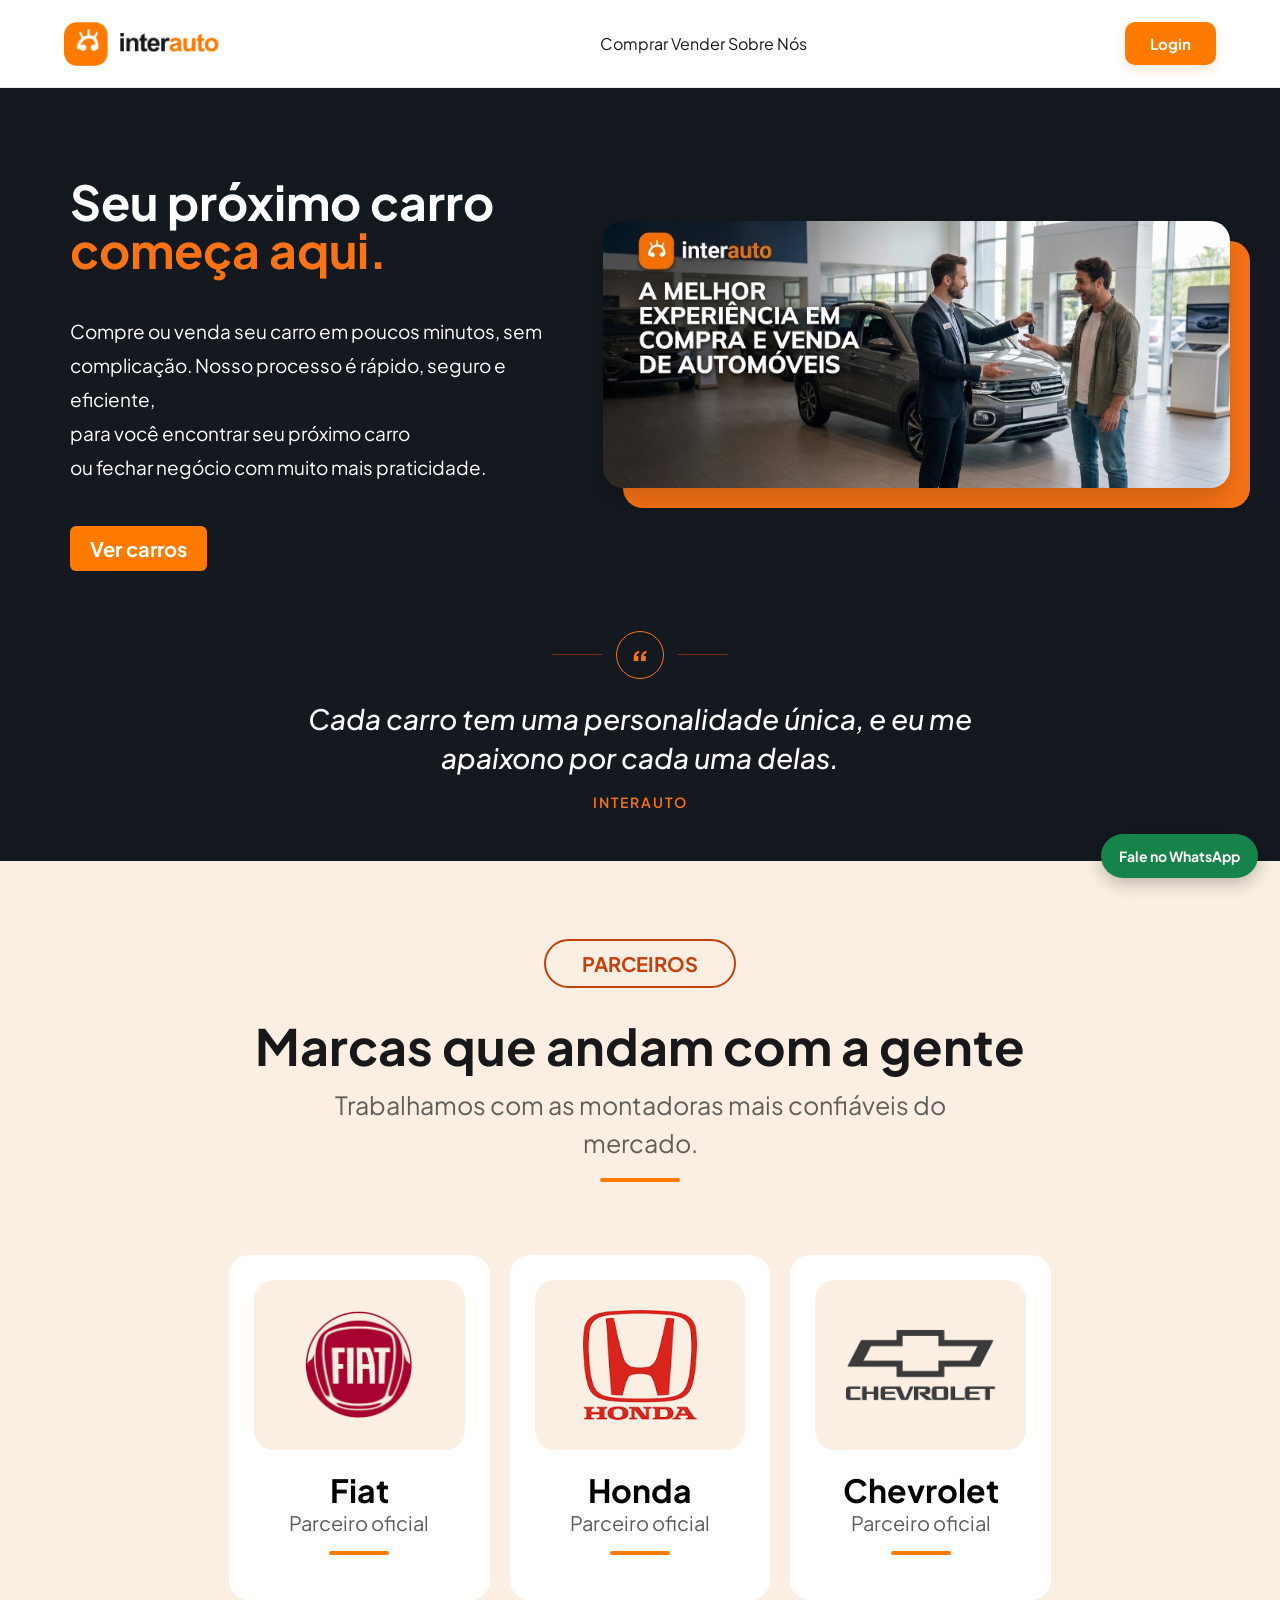
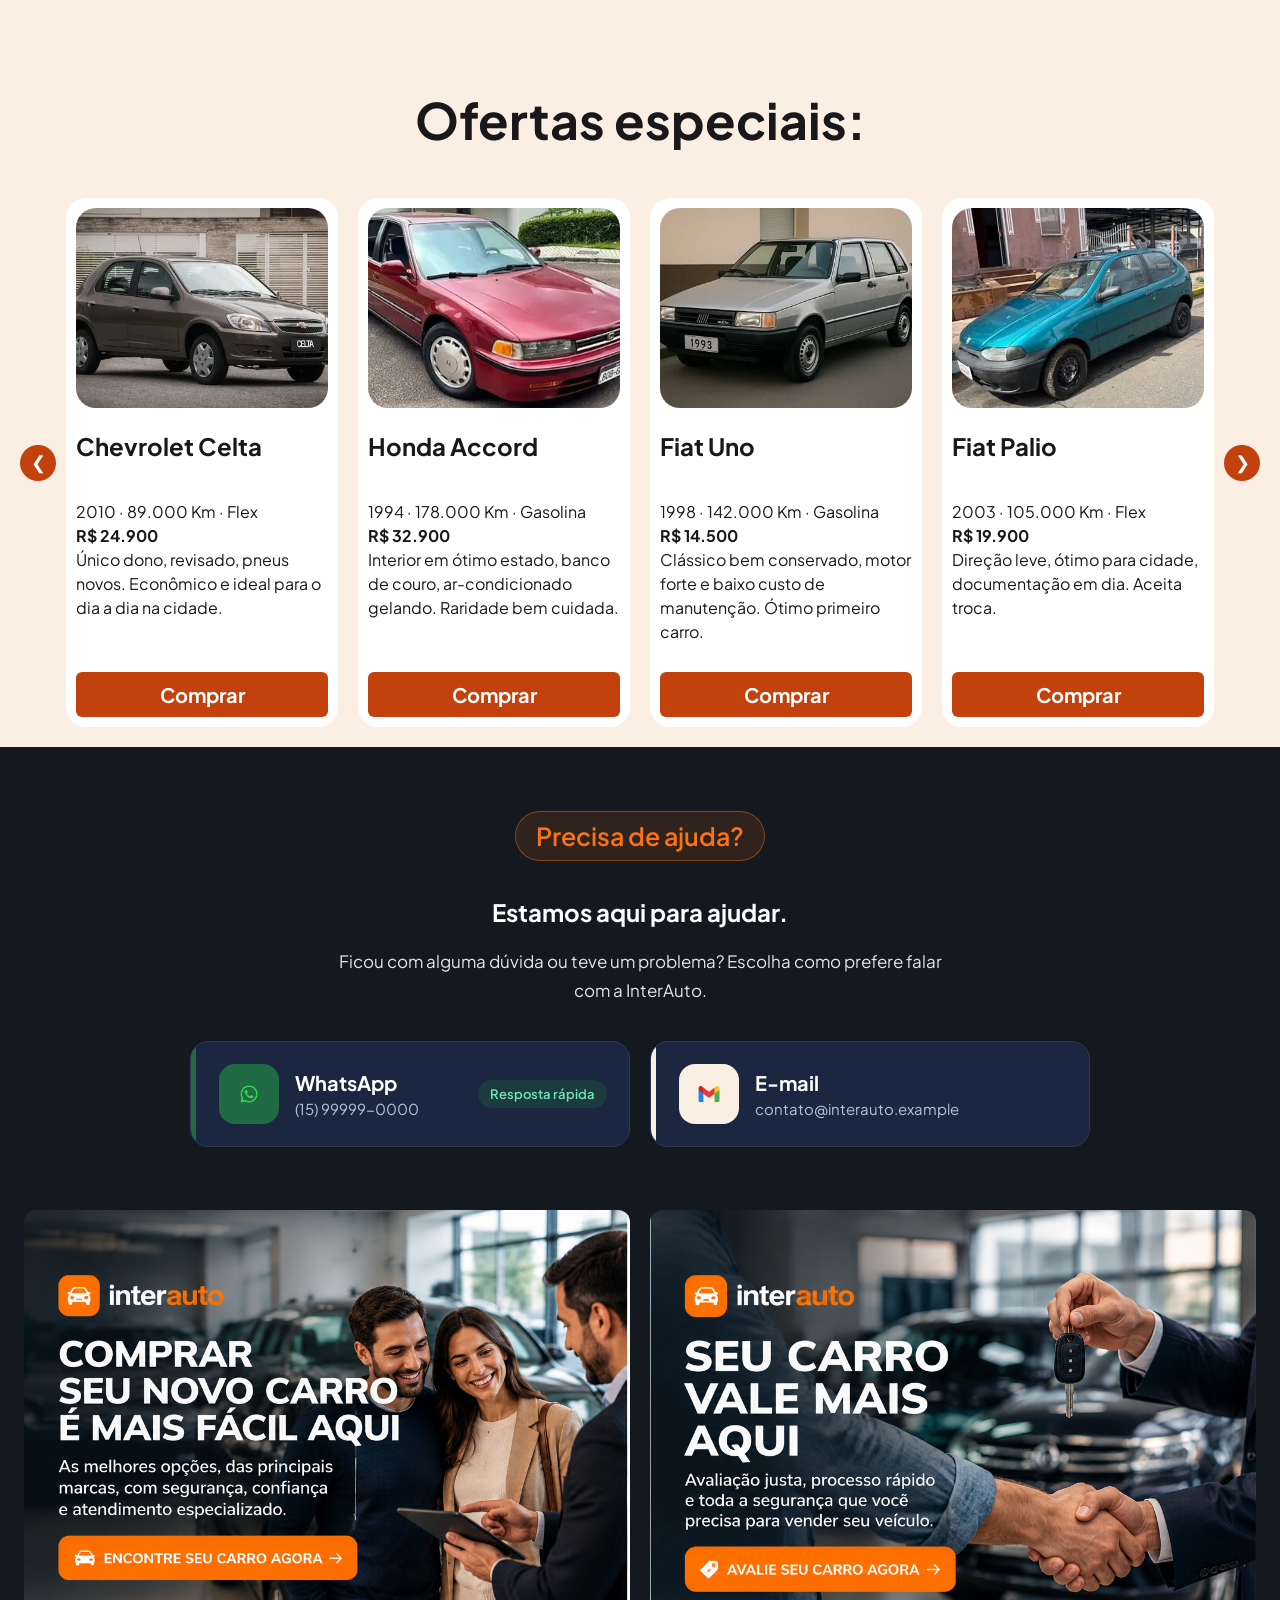
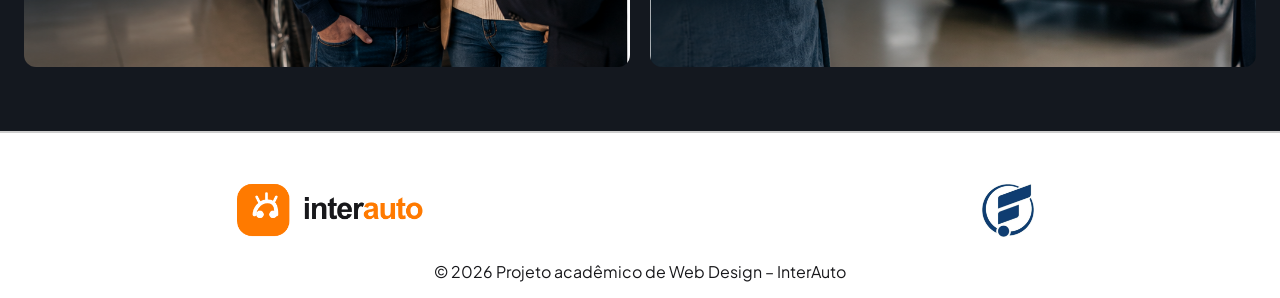
==== commit 48f5e25a: "ajustes SEO" ====
--- a/index.html
+++ b/index.html
@@ -25,6 +25,12 @@
         <link rel="stylesheet" href="css/cards.css">
         <link rel="stylesheet" href="css/home.css">
         <link rel="icon" type="image/png" href="images/telas/favicon.png">
+        <script>
+            /* Se alguém abrir /index.html, vai para o endereço principal (/) */
+            if (location.pathname.endsWith("/index.html")) {
+                location.replace(location.pathname.replace(/index\.html$/, "") + location.search + location.hash);
+            }
+        </script>
         <script type="application/ld+json">
         {
           "@context": "https://schema.org",
@@ -39,15 +45,15 @@
     </head>
     <body>
         <header>
-                 <a href="index.html" class="logo">
+                 <a href="./" class="logo">
                     <img src="images/telas/logo_interauto.png" alt="Interauto">
                 </a>
             <nav>
-                <h1>
+                <div class="menu">
                 <a href="pages/comprar.html">Comprar</a>
                 <a href="pages/vender.html">Vender</a>
                 <a href="pages/sobre.html">Sobre Nós</a>
-                </h1>
+                </div>
             </nav>
             <a href="pages/login.html">
                  <button>Login</button>
@@ -80,7 +86,7 @@
         <section class="parceiros">
             <br>
             <article class="titulo">
-                <h1 id="parceria">PARCEIROS</h1>
+                <h2 id="parceria">PARCEIROS</h2>
                 <p class="destaque">Marcas que andam com a gente</p>
                 <p class="subdestaque">Trabalhamos com as montadoras mais confiáveis do <br>mercado.</p>
             </article>
@@ -104,7 +110,7 @@
             </article>
          </section>
         <section class="ofertas-carros">
-            <h1 id="ofertas">Ofertas especiais:</h1>
+            <h2 id="ofertas">Ofertas especiais:</h2>
             <div class="carrossel-container">
 
                 <button class="seta-carrossel"
